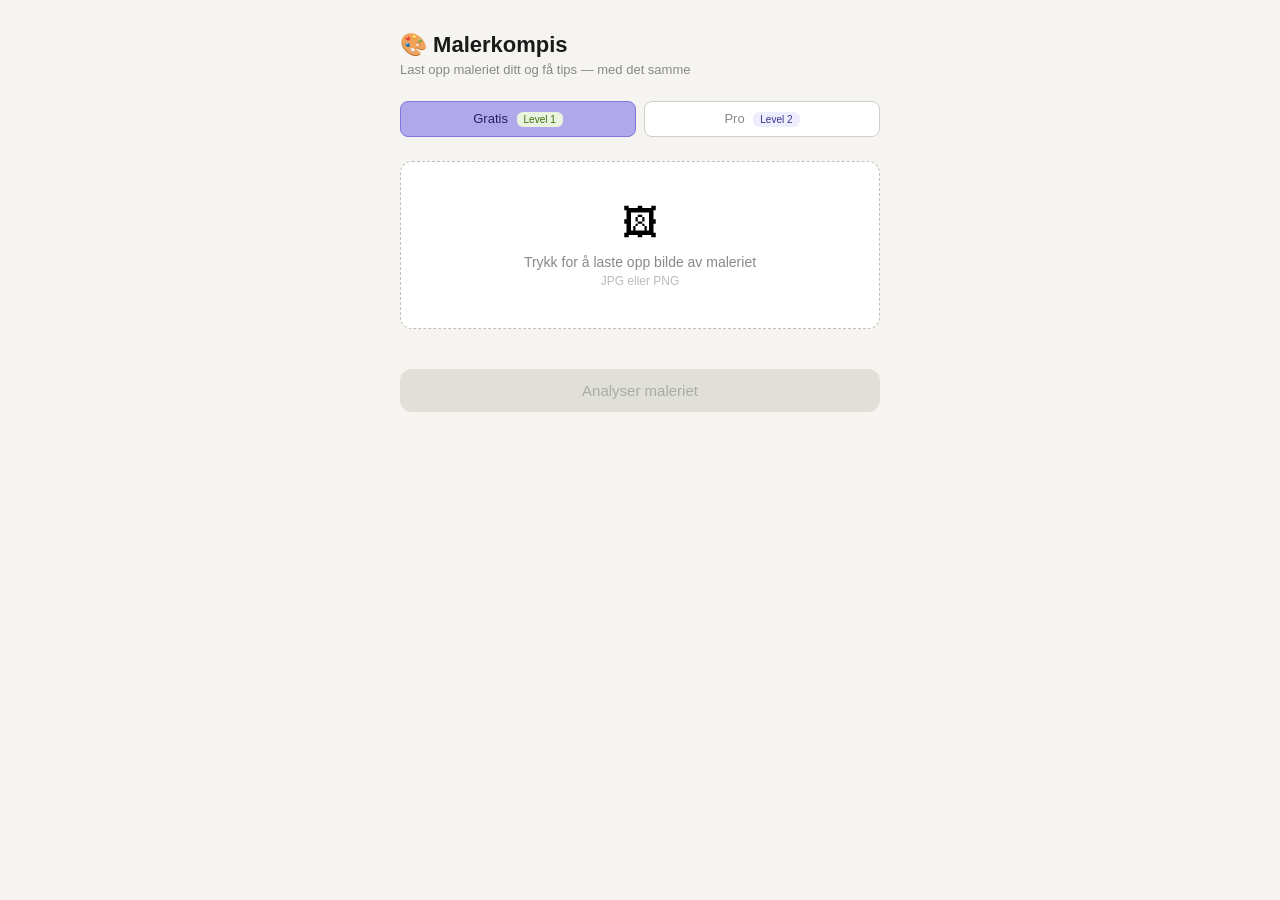
==== index.html @ ec403433 "Add files via upload" ====
<!DOCTYPE html>
<html lang="no">
<head>
<meta charset="UTF-8">
<meta name="viewport" content="width=device-width, initial-scale=1.0">
<title>Malerkompis</title>
<style>
  * { box-sizing: border-box; margin: 0; padding: 0; }
  body { font-family: -apple-system, BlinkMacSystemFont, 'Segoe UI', sans-serif; background: #f5f4f0; min-height: 100vh; padding: 2rem 1rem; }
  .app { max-width: 480px; margin: 0 auto; }
  .logo { font-size: 22px; font-weight: 600; color: #1a1a1a; margin-bottom: 4px; }
  .tagline { font-size: 13px; color: #888; margin-bottom: 1.5rem; }
  .level-bar { display: flex; gap: 8px; margin-bottom: 1.5rem; }
  .level-btn { flex: 1; padding: 9px 0; font-size: 13px; font-weight: 500; border-radius: 8px; border: 0.5px solid #d0cfc8; background: #fff; color: #888; cursor: pointer; }
  .level-btn.active { background: #AFA9EC; border-color: #7F77DD; color: #26215C; }
  .badge { display: inline-block; font-size: 10px; padding: 2px 7px; border-radius: 6px; margin-left: 5px; font-weight: 500; }
  .badge-free { background: #EAF3DE; color: #3B6D11; }
  .badge-pro { background: #EEEDFE; color: #3C3489; }
  .upload-area { border: 1.5px dashed #c0bfb8; border-radius: 12px; padding: 2.5rem 1rem; text-align: center; cursor: pointer; background: #fff; margin-bottom: 0.5rem; transition: border-color 0.15s; }
  .upload-area:hover { border-color: #7F77DD; }
  .upload-area.has-image { padding: 0; overflow: hidden; border-style: solid; border-color: #7F77DD; }
  #preview-img { width: 100%; max-height: 300px; object-fit: cover; border-radius: 11px; display: none; }
  #file-input { display: none; }
  .change-link { font-size: 12px; color: #534AB7; cursor: pointer; text-align: center; padding: 6px; display: none; }
  .info-bar { font-size: 11px; color: #aaa; text-align: center; padding: 4px 0; min-height: 20px; }
  .analyze-btn { width: 100%; padding: 13px; font-size: 15px; font-weight: 500; background: #7F77DD; color: white; border: none; border-radius: 12px; cursor: pointer; margin: 0.75rem 0 1.5rem; }
  .analyze-btn:hover:not(:disabled) { background: #534AB7; }
  .analyze-btn:disabled { background: #e0dfd8; color: #aaa; cursor: not-allowed; }
  .result-card { background: #fff; border: 0.5px solid #e0dfd8; border-radius: 12px; padding: 1.25rem; margin-bottom: 1rem; }
  .result-title { font-size: 11px; font-weight: 500; color: #aaa; margin-bottom: 10px; text-transform: uppercase; letter-spacing: 0.06em; }
  .tip-item { display: flex; gap: 10px; margin-bottom: 10px; align-items: flex-start; }
  .tip-dot { width: 8px; height: 8px; border-radius: 50%; background: #7F77DD; margin-top: 6px; flex-shrink: 0; }
  .tip-dot.pro { background: #534AB7; }
  .tip-text { font-size: 14px; color: #1a1a1a; line-height: 1.65; }
  .locked-card { background: #fafaf8; border: 0.5px solid #e0dfd8; border-radius: 12px; padding: 1.25rem; text-align: center; margin-bottom: 1rem; }
  .unlock-btn { padding: 8px 20px; background: #EEEDFE; color: #3C3489; border: 0.5px solid #AFA9EC; border-radius: 8px; font-size: 13px; font-weight: 500; cursor: pointer; margin-top: 10px; }
  .loading { text-align: center; padding: 2rem; }
  .spinner { width: 28px; height: 28px; border: 2px solid #e0dfd8; border-top-color: #7F77DD; border-radius: 50%; animation: spin 0.8s linear infinite; margin: 0 auto 12px; }
  @keyframes spin { to { transform: rotate(360deg); } }
  .error-card { background: #FCEBEB; border: 0.5px solid #F09595; border-radius: 12px; padding: 1rem 1.25rem; font-size: 13px; color: #791F1F; margin-bottom: 1rem; line-height: 1.6; }
</style>
</head>
<body>
<div class="app">
  <div class="logo">🎨 Malerkompis</div>
  <div class="tagline">Last opp maleriet ditt og få tips — med det samme</div>
  <div class="level-bar">
    <button class="level-btn active" id="btn-free" onclick="setLevel('free')">Gratis <span class="badge badge-free">Level 1</span></button>
    <button class="level-btn" id="btn-pro" onclick="setLevel('pro')">Pro <span class="badge badge-pro">Level 2</span></button>
  </div>
  <div class="upload-area" id="upload-area" onclick="document.getElementById('file-input').click()">
    <div id="upload-placeholder">
      <div style="font-size:36px;margin-bottom:10px">🖼</div>
      <div style="font-size:14px;color:#888">Trykk for å laste opp bilde av maleriet</div>
      <div style="font-size:12px;color:#bbb;margin-top:4px">JPG eller PNG</div>
    </div>
    <img id="preview-img" alt="Maleriet ditt" />
    <input type="file" id="file-input" accept="image/*" onchange="handleFile(event)" />
  </div>
  <div class="change-link" id="change-link" onclick="document.getElementById('file-input').click()">Bytt bilde</div>
  <div class="info-bar" id="info-bar"></div>
  <button class="analyze-btn" id="analyze-btn" onclick="analyze()" disabled>Analyser maleriet</button>
  <div id="result-area"></div>
</div>
<script>
let currentLevel = 'free', imageBase64 = null;
function setLevel(l) {
  currentLevel = l;
  document.getElementById('btn-free').classList.toggle('active', l==='free');
  document.getElementById('btn-pro').classList.toggle('active', l==='pro');
}
function compressImage(file, cb) {
  const MAX=1024, Q=0.82, url=URL.createObjectURL(file), img=new Image();
  img.onload = () => {
    URL.revokeObjectURL(url);
    let w=img.width, h=img.height;
    if(w>MAX||h>MAX){ if(w>h){h=Math.round(h*MAX/w);w=MAX;}else{w=Math.round(w*MAX/h);h=MAX;} }
    const c=document.createElement('canvas'); c.width=w; c.height=h;
    c.getContext('2d').drawImage(img,0,0,w,h);
    const d=c.toDataURL('image/jpeg',Q);
    cb(d.split(',')[1], Math.round(d.length*0.75/1024), w, h);
  };
  img.onerror=()=>{URL.revokeObjectURL(url);cb(null);};
  img.src=url;
}
function handleFile(e) {
  const file=e.target.files[0]; if(!file) return;
  document.getElementById('info-bar').textContent='Komprimerer...';
  compressImage(file,(b64,kb,w,h)=>{
    if(!b64){document.getElementById('result-area').innerHTML='<div class="error-card">Kunne ikke lese bildet.</div>';return;}
    imageBase64=b64;
    document.getElementById('info-bar').textContent=w+'×'+h+'px · '+kb+' KB';
    const img=document.getElementById('preview-img');
    img.src='data:image/jpeg;base64,'+b64; img.style.display='block';
    document.getElementById('upload-placeholder').style.display='none';
    document.getElementById('upload-area').classList.add('has-image');
    document.getElementById('change-link').style.display='block';
    document.getElementById('analyze-btn').disabled=false;
  });
}
async function analyze() {
  if(!imageBase64) return;
  const btn=document.getElementById('analyze-btn'); btn.disabled=true;
  const area=document.getElementById('result-area');
  area.innerHTML='<div class="loading"><div class="spinner"></div><div style="font-size:13px;color:#888">Analyserer maleriet ditt...</div></div>';
  try {
    const resp=await fetch('/analyze',{method:'POST',headers:{'Content-Type':'application/json'},body:JSON.stringify({image:imageBase64,level:currentLevel})});
    if(!resp.ok){const t=await resp.text();throw new Error('Feil '+resp.status+': '+t.slice(0,120));}
    const data=await resp.json();
    if(data.error) throw new Error(data.error);
    renderResult(data);
  } catch(err){area.innerHTML='<div class="error-card">'+err.message+'</div>';}
  btn.disabled=false;
}
function renderResult(d) {
  let html='<div class="result-card"><div class="result-title">Stemning <span style="font-size:12px;color:#534AB7;background:#EEEDFE;padding:2px 8px;border-radius:6px;margin-left:4px;font-weight:400">'+(d.mood||'')+'</span></div><div class="result-title" style="margin-top:12px">Tips til deg</div>';
  (d.tips||[]).forEach(t=>{html+='<div class="tip-item"><div class="tip-dot"></div><div class="tip-text">'+t+'</div></div>';});
  html+='</div><div class="result-card"><div class="result-title">Neste steg</div><div class="tip-text">'+(d.next_step||'')+'</div></div>';
  if(currentLevel==='pro'&&d.pro_tips){
    html+='<div class="result-card"><div class="result-title">Pro-tips <span class="badge badge-pro">Level 2</span></div>';
    d.pro_tips.forEach(t=>{html+='<div class="tip-item"><div class="tip-dot pro"></div><div class="tip-text">'+t+'</div></div>';});
    if(d.session_plan) html+='<div style="margin-top:12px;padding-top:12px;border-top:0.5px solid #e0dfd8"><div class="result-title">Plan for neste økt</div><div class="tip-text">'+d.session_plan+'</div></div>';
    html+='</div>';
  } else if(currentLevel==='free'){
    html+='<div class="locked-card"><div style="font-size:24px;margin-bottom:8px">🔒</div><div style="font-size:14px;font-weight:500;color:#1a1a1a;margin-bottom:6px">Pro-tips er låst</div><div style="font-size:13px;color:#888">Oppgrader til Level 2 for avanserte mixed media-teknikker og en personlig øktplan.</div><button class="unlock-btn" onclick="setLevel(\'pro\')">Prøv Pro ↗</button></div>';
  }
  document.getElementById('result-area').innerHTML=html;
}
</script>
</body>
</html>
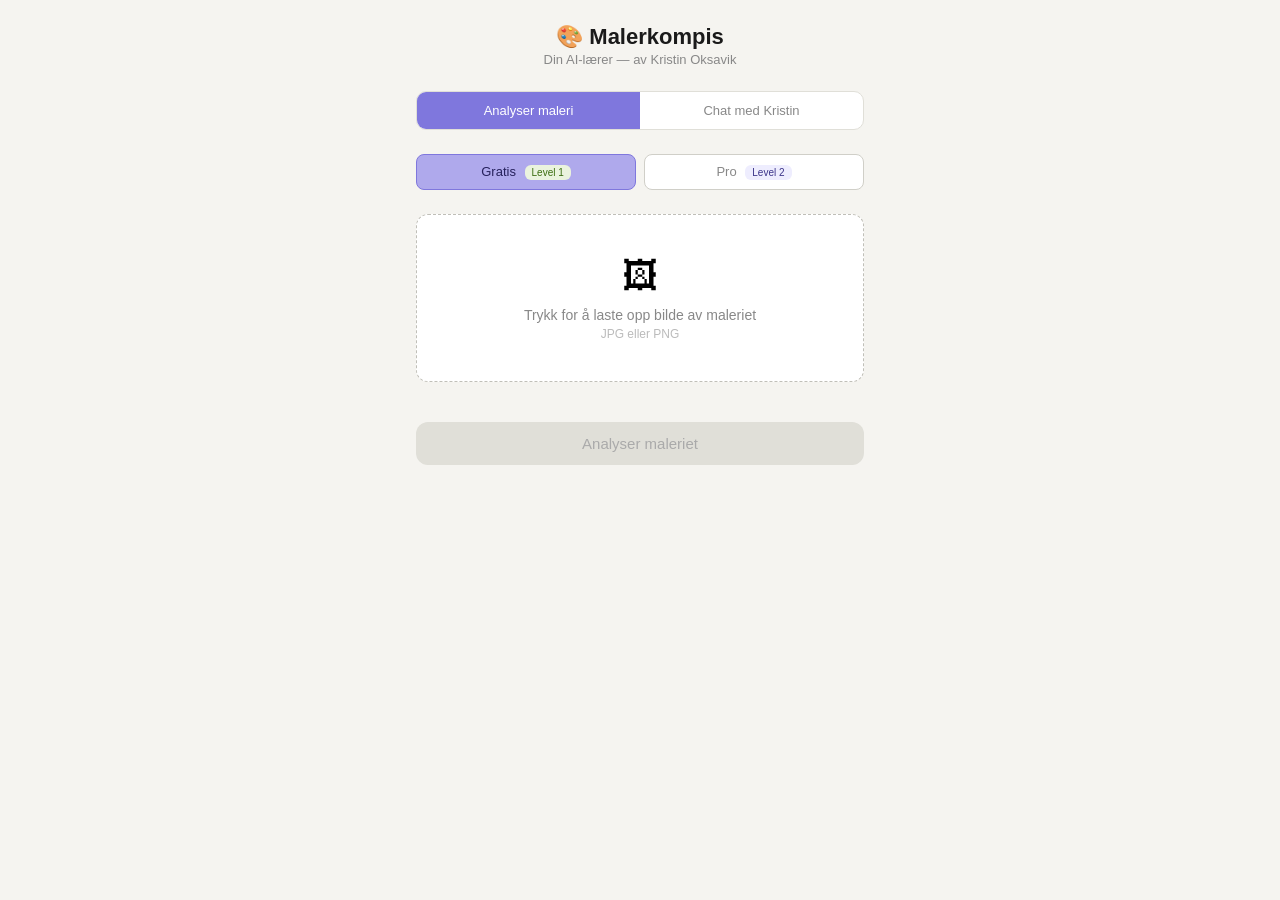
==== commit 71b7b77e: "Update index.html 3 spørsmål" ====
--- a/index.html
+++ b/index.html
@@ -3,19 +3,27 @@
 <head>
 <meta charset="UTF-8">
 <meta name="viewport" content="width=device-width, initial-scale=1.0">
-<title>Malerkompis</title>
+<title>Malerkompis – Kristin Oksavik</title>
 <style>
   * { box-sizing: border-box; margin: 0; padding: 0; }
-  body { font-family: -apple-system, BlinkMacSystemFont, 'Segoe UI', sans-serif; background: #f5f4f0; min-height: 100vh; padding: 2rem 1rem; }
-  .app { max-width: 480px; margin: 0 auto; }
-  .logo { font-size: 22px; font-weight: 600; color: #1a1a1a; margin-bottom: 4px; }
-  .tagline { font-size: 13px; color: #888; margin-bottom: 1.5rem; }
+  body { font-family: -apple-system, BlinkMacSystemFont, 'Segoe UI', sans-serif; background: #f5f4f0; min-height: 100vh; }
+  .app { max-width: 480px; margin: 0 auto; padding: 1.5rem 1rem 4rem; }
+  .header { text-align: center; margin-bottom: 1.5rem; }
+  .logo { font-size: 22px; font-weight: 600; color: #1a1a1a; }
+  .tagline { font-size: 13px; color: #888; margin-top: 2px; }
+
+  .tabs { display: flex; gap: 0; margin-bottom: 1.5rem; background: #fff; border-radius: 10px; border: 0.5px solid #e0dfd8; overflow: hidden; }
+  .tab { flex: 1; padding: 11px 0; font-size: 13px; font-weight: 500; color: #888; cursor: pointer; text-align: center; border: none; background: none; transition: all 0.15s; }
+  .tab.active { background: #7F77DD; color: white; }
+
   .level-bar { display: flex; gap: 8px; margin-bottom: 1.5rem; }
   .level-btn { flex: 1; padding: 9px 0; font-size: 13px; font-weight: 500; border-radius: 8px; border: 0.5px solid #d0cfc8; background: #fff; color: #888; cursor: pointer; }
   .level-btn.active { background: #AFA9EC; border-color: #7F77DD; color: #26215C; }
   .badge { display: inline-block; font-size: 10px; padding: 2px 7px; border-radius: 6px; margin-left: 5px; font-weight: 500; }
   .badge-free { background: #EAF3DE; color: #3B6D11; }
   .badge-pro { background: #EEEDFE; color: #3C3489; }
+
+  /* ANALYSE TAB */
   .upload-area { border: 1.5px dashed #c0bfb8; border-radius: 12px; padding: 2.5rem 1rem; text-align: center; cursor: pointer; background: #fff; margin-bottom: 0.5rem; transition: border-color 0.15s; }
   .upload-area:hover { border-color: #7F77DD; }
   .upload-area.has-image { padding: 0; overflow: hidden; border-style: solid; border-color: #7F77DD; }
@@ -26,6 +34,24 @@
   .analyze-btn { width: 100%; padding: 13px; font-size: 15px; font-weight: 500; background: #7F77DD; color: white; border: none; border-radius: 12px; cursor: pointer; margin: 0.75rem 0 1.5rem; }
   .analyze-btn:hover:not(:disabled) { background: #534AB7; }
   .analyze-btn:disabled { background: #e0dfd8; color: #aaa; cursor: not-allowed; }
+
+  /* CHAT TAB */
+  .chat-wrap { display: flex; flex-direction: column; height: 460px; background: #fff; border-radius: 12px; border: 0.5px solid #e0dfd8; overflow: hidden; margin-bottom: 1rem; }
+  .chat-messages { flex: 1; overflow-y: auto; padding: 1rem; display: flex; flex-direction: column; gap: 10px; }
+  .msg { max-width: 85%; padding: 10px 14px; border-radius: 12px; font-size: 14px; line-height: 1.6; }
+  .msg.kristin { background: #EEEDFE; color: #26215C; align-self: flex-start; border-bottom-left-radius: 4px; }
+  .msg.user { background: #7F77DD; color: white; align-self: flex-end; border-bottom-right-radius: 4px; }
+  .msg.system { background: #f5f4f0; color: #888; align-self: center; font-size: 12px; text-align: center; border-radius: 8px; }
+  .chat-input-row { display: flex; gap: 8px; padding: 12px; border-top: 0.5px solid #e0dfd8; }
+  .chat-input { flex: 1; padding: 10px 14px; font-size: 14px; border: 0.5px solid #d0cfc8; border-radius: 20px; background: #fafaf8; color: #1a1a1a; outline: none; }
+  .chat-input:focus { border-color: #7F77DD; }
+  .send-btn { width: 40px; height: 40px; background: #7F77DD; border: none; border-radius: 50%; cursor: pointer; color: white; font-size: 16px; flex-shrink: 0; }
+  .send-btn:hover { background: #534AB7; }
+  .send-btn:disabled { background: #e0dfd8; cursor: not-allowed; }
+  .questions-left { font-size: 12px; color: #aaa; text-align: center; padding: 4px 0; }
+  .questions-left.warning { color: #BA7517; }
+
+  /* SHARED */
   .result-card { background: #fff; border: 0.5px solid #e0dfd8; border-radius: 12px; padding: 1.25rem; margin-bottom: 1rem; }
   .result-title { font-size: 11px; font-weight: 500; color: #aaa; margin-bottom: 10px; text-transform: uppercase; letter-spacing: 0.06em; }
   .tip-item { display: flex; gap: 10px; margin-bottom: 10px; align-items: flex-start; }
@@ -33,98 +59,219 @@
   .tip-dot.pro { background: #534AB7; }
   .tip-text { font-size: 14px; color: #1a1a1a; line-height: 1.65; }
   .locked-card { background: #fafaf8; border: 0.5px solid #e0dfd8; border-radius: 12px; padding: 1.25rem; text-align: center; margin-bottom: 1rem; }
-  .unlock-btn { padding: 8px 20px; background: #EEEDFE; color: #3C3489; border: 0.5px solid #AFA9EC; border-radius: 8px; font-size: 13px; font-weight: 500; cursor: pointer; margin-top: 10px; }
+  .unlock-btn { padding: 9px 24px; background: #7F77DD; color: white; border: none; border-radius: 8px; font-size: 13px; font-weight: 500; cursor: pointer; margin-top: 10px; }
+  .unlock-btn:hover { background: #534AB7; }
   .loading { text-align: center; padding: 2rem; }
-  .spinner { width: 28px; height: 28px; border: 2px solid #e0dfd8; border-top-color: #7F77DD; border-radius: 50%; animation: spin 0.8s linear infinite; margin: 0 auto 12px; }
+  .spinner { width: 24px; height: 24px; border: 2px solid #e0dfd8; border-top-color: #7F77DD; border-radius: 50%; animation: spin 0.8s linear infinite; margin: 0 auto 10px; }
   @keyframes spin { to { transform: rotate(360deg); } }
-  .error-card { background: #FCEBEB; border: 0.5px solid #F09595; border-radius: 12px; padding: 1rem 1.25rem; font-size: 13px; color: #791F1F; margin-bottom: 1rem; line-height: 1.6; }
+  .error-card { background: #FCEBEB; border: 0.5px solid #F09595; border-radius: 12px; padding: 1rem 1.25rem; font-size: 13px; color: #791F1F; margin-bottom: 1rem; }
+
+  .section { display: none; }
+  .section.active { display: block; }
 </style>
 </head>
 <body>
 <div class="app">
-  <div class="logo">🎨 Malerkompis</div>
-  <div class="tagline">Last opp maleriet ditt og få tips — med det samme</div>
+  <div class="header">
+    <div class="logo">🎨 Malerkompis</div>
+    <div class="tagline">Din AI-lærer — av Kristin Oksavik</div>
+  </div>
+
+  <div class="tabs">
+    <button class="tab active" onclick="switchTab('analyse')">Analyser maleri</button>
+    <button class="tab" onclick="switchTab('chat')">Chat med Kristin</button>
+  </div>
+
   <div class="level-bar">
     <button class="level-btn active" id="btn-free" onclick="setLevel('free')">Gratis <span class="badge badge-free">Level 1</span></button>
     <button class="level-btn" id="btn-pro" onclick="setLevel('pro')">Pro <span class="badge badge-pro">Level 2</span></button>
   </div>
-  <div class="upload-area" id="upload-area" onclick="document.getElementById('file-input').click()">
-    <div id="upload-placeholder">
-      <div style="font-size:36px;margin-bottom:10px">🖼</div>
-      <div style="font-size:14px;color:#888">Trykk for å laste opp bilde av maleriet</div>
-      <div style="font-size:12px;color:#bbb;margin-top:4px">JPG eller PNG</div>
+
+  <!-- ANALYSE -->
+  <div id="tab-analyse" class="section active">
+    <div class="upload-area" id="upload-area" onclick="document.getElementById('file-input').click()">
+      <div id="upload-placeholder">
+        <div style="font-size:36px;margin-bottom:10px">🖼</div>
+        <div style="font-size:14px;color:#888">Trykk for å laste opp bilde av maleriet</div>
+        <div style="font-size:12px;color:#bbb;margin-top:4px">JPG eller PNG</div>
+      </div>
+      <img id="preview-img" alt="Maleriet ditt" />
+      <input type="file" id="file-input" accept="image/*" onchange="handleFile(event)" />
     </div>
-    <img id="preview-img" alt="Maleriet ditt" />
-    <input type="file" id="file-input" accept="image/*" onchange="handleFile(event)" />
-  </div>
-  <div class="change-link" id="change-link" onclick="document.getElementById('file-input').click()">Bytt bilde</div>
-  <div class="info-bar" id="info-bar"></div>
-  <button class="analyze-btn" id="analyze-btn" onclick="analyze()" disabled>Analyser maleriet</button>
-  <div id="result-area"></div>
+    <div class="change-link" id="change-link" onclick="document.getElementById('file-input').click()">Bytt bilde</div>
+    <div class="info-bar" id="info-bar"></div>
+    <button class="analyze-btn" id="analyze-btn" onclick="analyze()" disabled>Analyser maleriet</button>
+    <div id="result-area"></div>
+  </div>
+
+  <!-- CHAT -->
+  <div id="tab-chat" class="section">
+    <div class="chat-wrap">
+      <div class="chat-messages" id="chat-messages">
+        <div class="msg kristin">Hei! Jeg er her for å hjelpe deg videre med maleriet ditt 🎨 Spør meg om farger, teknikker, produkter — eller fortell meg hva du står fast på!</div>
+      </div>
+      <div class="chat-input-row">
+        <input type="text" class="chat-input" id="chat-input" placeholder="Still et spørsmål..." onkeydown="if(event.key==='Enter')sendChat()" />
+        <button class="send-btn" id="send-btn" onclick="sendChat()">↑</button>
+      </div>
+    </div>
+    <div class="questions-left" id="questions-left">5 gratis spørsmål igjen</div>
+    <div id="chat-locked" style="display:none">
+      <div class="locked-card">
+        <div style="font-size:24px;margin-bottom:8px">🔒</div>
+        <div style="font-size:14px;font-weight:500;color:#1a1a1a;margin-bottom:6px">Du har brukt dine 5 gratis spørsmål</div>
+        <div style="font-size:13px;color:#888;margin-bottom:4px">Oppgrader til Level 2 for ubegrenset chat med Kristin — farger, teknikker, produkter og personlige råd.</div>
+        <button class="unlock-btn" onclick="setLevel('pro')">Oppgrader til Pro ↗</button>
+      </div>
+    </div>
+  </div>
 </div>
+
 <script>
-let currentLevel = 'free', imageBase64 = null;
+let currentLevel = 'free';
+let imageBase64 = null;
+let freeQuestionsLeft = parseInt(localStorage.getItem('freeQ') || '5');
+let chatHistory = [];
+
+window.onload = () => { updateQuestionsUI(); };
+
+function switchTab(tab) {
+  document.getElementById('tab-analyse').classList.toggle('active', tab === 'analyse');
+  document.getElementById('tab-chat').classList.toggle('active', tab === 'chat');
+  document.querySelectorAll('.tab').forEach((t, i) => t.classList.toggle('active', (i === 0 && tab === 'analyse') || (i === 1 && tab === 'chat')));
+}
+
 function setLevel(l) {
   currentLevel = l;
-  document.getElementById('btn-free').classList.toggle('active', l==='free');
-  document.getElementById('btn-pro').classList.toggle('active', l==='pro');
-}
+  document.getElementById('btn-free').classList.toggle('active', l === 'free');
+  document.getElementById('btn-pro').classList.toggle('active', l === 'pro');
+  if (l === 'pro') updateQuestionsUI();
+}
+
+function updateQuestionsUI() {
+  const ql = document.getElementById('questions-left');
+  const cl = document.getElementById('chat-locked');
+  const ci = document.getElementById('chat-input');
+  const sb = document.getElementById('send-btn');
+  if (currentLevel === 'pro') {
+    ql.textContent = 'Ubegrenset chat — Pro';
+    ql.className = 'questions-left';
+    cl.style.display = 'none';
+    ci.disabled = false; sb.disabled = false;
+  } else if (freeQuestionsLeft <= 0) {
+    ql.textContent = '';
+    cl.style.display = 'block';
+    ci.disabled = true; sb.disabled = true;
+  } else {
+    ql.textContent = freeQuestionsLeft + ' gratis spørsmål igjen';
+    ql.className = 'questions-left' + (freeQuestionsLeft === 1 ? ' warning' : '');
+    cl.style.display = 'none';
+    ci.disabled = false; sb.disabled = false;
+  }
+}
+
 function compressImage(file, cb) {
-  const MAX=1024, Q=0.82, url=URL.createObjectURL(file), img=new Image();
+  const MAX = 1024, Q = 0.82, url = URL.createObjectURL(file), img = new Image();
   img.onload = () => {
     URL.revokeObjectURL(url);
-    let w=img.width, h=img.height;
-    if(w>MAX||h>MAX){ if(w>h){h=Math.round(h*MAX/w);w=MAX;}else{w=Math.round(w*MAX/h);h=MAX;} }
-    const c=document.createElement('canvas'); c.width=w; c.height=h;
-    c.getContext('2d').drawImage(img,0,0,w,h);
-    const d=c.toDataURL('image/jpeg',Q);
-    cb(d.split(',')[1], Math.round(d.length*0.75/1024), w, h);
+    let w = img.width, h = img.height;
+    if (w > MAX || h > MAX) { if (w > h) { h = Math.round(h * MAX / w); w = MAX; } else { w = Math.round(w * MAX / h); h = MAX; } }
+    const c = document.createElement('canvas'); c.width = w; c.height = h;
+    c.getContext('2d').drawImage(img, 0, 0, w, h);
+    const d = c.toDataURL('image/jpeg', Q);
+    cb(d.split(',')[1], Math.round(d.length * 0.75 / 1024), w, h);
   };
-  img.onerror=()=>{URL.revokeObjectURL(url);cb(null);};
-  img.src=url;
-}
+  img.onerror = () => { URL.revokeObjectURL(url); cb(null); };
+  img.src = url;
+}
+
 function handleFile(e) {
-  const file=e.target.files[0]; if(!file) return;
-  document.getElementById('info-bar').textContent='Komprimerer...';
-  compressImage(file,(b64,kb,w,h)=>{
-    if(!b64){document.getElementById('result-area').innerHTML='<div class="error-card">Kunne ikke lese bildet.</div>';return;}
-    imageBase64=b64;
-    document.getElementById('info-bar').textContent=w+'×'+h+'px · '+kb+' KB';
-    const img=document.getElementById('preview-img');
-    img.src='data:image/jpeg;base64,'+b64; img.style.display='block';
-    document.getElementById('upload-placeholder').style.display='none';
+  const file = e.target.files[0]; if (!file) return;
+  document.getElementById('info-bar').textContent = 'Komprimerer...';
+  compressImage(file, (b64, kb, w, h) => {
+    if (!b64) { document.getElementById('result-area').innerHTML = '<div class="error-card">Kunne ikke lese bildet.</div>'; return; }
+    imageBase64 = b64;
+    document.getElementById('info-bar').textContent = w + '×' + h + 'px · ' + kb + ' KB';
+    const img = document.getElementById('preview-img');
+    img.src = 'data:image/jpeg;base64,' + b64; img.style.display = 'block';
+    document.getElementById('upload-placeholder').style.display = 'none';
     document.getElementById('upload-area').classList.add('has-image');
-    document.getElementById('change-link').style.display='block';
-    document.getElementById('analyze-btn').disabled=false;
+    document.getElementById('change-link').style.display = 'block';
+    document.getElementById('analyze-btn').disabled = false;
   });
 }
+
 async function analyze() {
-  if(!imageBase64) return;
-  const btn=document.getElementById('analyze-btn'); btn.disabled=true;
-  const area=document.getElementById('result-area');
-  area.innerHTML='<div class="loading"><div class="spinner"></div><div style="font-size:13px;color:#888">Analyserer maleriet ditt...</div></div>';
+  if (!imageBase64) return;
+  const btn = document.getElementById('analyze-btn'); btn.disabled = true;
+  const area = document.getElementById('result-area');
+  area.innerHTML = '<div class="loading"><div class="spinner"></div><div style="font-size:13px;color:#888">Kristin ser på maleriet ditt...</div></div>';
   try {
-    const resp=await fetch('/analyze',{method:'POST',headers:{'Content-Type':'application/json'},body:JSON.stringify({image:imageBase64,level:currentLevel})});
-    if(!resp.ok){const t=await resp.text();throw new Error('Feil '+resp.status+': '+t.slice(0,120));}
-    const data=await resp.json();
-    if(data.error) throw new Error(data.error);
+    const resp = await fetch('/analyze', { method: 'POST', headers: { 'Content-Type': 'application/json' }, body: JSON.stringify({ image: imageBase64, level: currentLevel }) });
+    if (!resp.ok) throw new Error('Feil ' + resp.status);
+    const data = await resp.json();
+    if (data.error) throw new Error(data.error);
     renderResult(data);
-  } catch(err){area.innerHTML='<div class="error-card">'+err.message+'</div>';}
-  btn.disabled=false;
-}
+  } catch (err) { area.innerHTML = '<div class="error-card">' + err.message + '</div>'; }
+  btn.disabled = false;
+}
+
+async function sendChat() {
+  if (currentLevel !== 'pro' && freeQuestionsLeft <= 0) return;
+  const input = document.getElementById('chat-input');
+  const text = input.value.trim(); if (!text) return;
+  input.value = '';
+  document.getElementById('send-btn').disabled = true;
+
+  addMsg(text, 'user');
+  chatHistory.push({ role: 'user', content: text });
+
+  if (currentLevel === 'free') {
+    freeQuestionsLeft--;
+    localStorage.setItem('freeQ', freeQuestionsLeft);
+    updateQuestionsUI();
+  }
+
+  const messages = document.getElementById('chat-messages');
+  const typing = document.createElement('div');
+  typing.className = 'msg kristin'; typing.id = 'typing'; typing.textContent = '...';
+  messages.appendChild(typing); messages.scrollTop = messages.scrollHeight;
+
+  try {
+    const resp = await fetch('/chat', { method: 'POST', headers: { 'Content-Type': 'application/json' }, body: JSON.stringify({ history: chatHistory, level: currentLevel }) });
+    const data = await resp.json();
+    typing.remove();
+    if (data.error) throw new Error(data.error);
+    addMsg(data.reply, 'kristin');
+    chatHistory.push({ role: 'assistant', content: data.reply });
+  } catch (err) {
+    typing.remove();
+    addMsg('Beklager, noe gikk galt. Prøv igjen!', 'kristin');
+  }
+  document.getElementById('send-btn').disabled = false;
+  updateQuestionsUI();
+}
+
+function addMsg(text, type) {
+  const messages = document.getElementById('chat-messages');
+  const div = document.createElement('div');
+  div.className = 'msg ' + type; div.textContent = text;
+  messages.appendChild(div); messages.scrollTop = messages.scrollHeight;
+}
+
 function renderResult(d) {
-  let html='<div class="result-card"><div class="result-title">Stemning <span style="font-size:12px;color:#534AB7;background:#EEEDFE;padding:2px 8px;border-radius:6px;margin-left:4px;font-weight:400">'+(d.mood||'')+'</span></div><div class="result-title" style="margin-top:12px">Tips til deg</div>';
-  (d.tips||[]).forEach(t=>{html+='<div class="tip-item"><div class="tip-dot"></div><div class="tip-text">'+t+'</div></div>';});
-  html+='</div><div class="result-card"><div class="result-title">Neste steg</div><div class="tip-text">'+(d.next_step||'')+'</div></div>';
-  if(currentLevel==='pro'&&d.pro_tips){
-    html+='<div class="result-card"><div class="result-title">Pro-tips <span class="badge badge-pro">Level 2</span></div>';
-    d.pro_tips.forEach(t=>{html+='<div class="tip-item"><div class="tip-dot pro"></div><div class="tip-text">'+t+'</div></div>';});
-    if(d.session_plan) html+='<div style="margin-top:12px;padding-top:12px;border-top:0.5px solid #e0dfd8"><div class="result-title">Plan for neste økt</div><div class="tip-text">'+d.session_plan+'</div></div>';
-    html+='</div>';
-  } else if(currentLevel==='free'){
-    html+='<div class="locked-card"><div style="font-size:24px;margin-bottom:8px">🔒</div><div style="font-size:14px;font-weight:500;color:#1a1a1a;margin-bottom:6px">Pro-tips er låst</div><div style="font-size:13px;color:#888">Oppgrader til Level 2 for avanserte mixed media-teknikker og en personlig øktplan.</div><button class="unlock-btn" onclick="setLevel(\'pro\')">Prøv Pro ↗</button></div>';
-  }
-  document.getElementById('result-area').innerHTML=html;
+  let html = '<div class="result-card"><div class="result-title">Stemning <span style="font-size:12px;color:#534AB7;background:#EEEDFE;padding:2px 8px;border-radius:6px;margin-left:4px;font-weight:400">' + (d.mood || '') + '</span></div><div class="result-title" style="margin-top:12px">Tips til deg</div>';
+  (d.tips || []).forEach(t => { html += '<div class="tip-item"><div class="tip-dot"></div><div class="tip-text">' + t + '</div></div>'; });
+  html += '</div><div class="result-card"><div class="result-title">Neste steg</div><div class="tip-text">' + (d.next_step || '') + '</div></div>';
+  if (currentLevel === 'pro' && d.pro_tips) {
+    html += '<div class="result-card"><div class="result-title">Pro-tips <span class="badge badge-pro">Level 2</span></div>';
+    d.pro_tips.forEach(t => { html += '<div class="tip-item"><div class="tip-dot pro"></div><div class="tip-text">' + t + '</div></div>'; });
+    if (d.session_plan) html += '<div style="margin-top:12px;padding-top:12px;border-top:0.5px solid #e0dfd8"><div class="result-title">Plan for neste økt</div><div class="tip-text">' + d.session_plan + '</div></div>';
+    html += '</div>';
+  } else if (currentLevel === 'free') {
+    html += '<div class="locked-card"><div style="font-size:24px;margin-bottom:8px">🔒</div><div style="font-size:14px;font-weight:500;color:#1a1a1a;margin-bottom:6px">Pro-tips er låst</div><div style="font-size:13px;color:#888">Oppgrader til Level 2 for avanserte mixed media-tips og en personlig øktplan.</div><button class="unlock-btn" onclick="setLevel(\'pro\')">Oppgrader til Pro ↗</button></div>';
+  }
+  document.getElementById('result-area').innerHTML = html;
 }
 </script>
 </body>
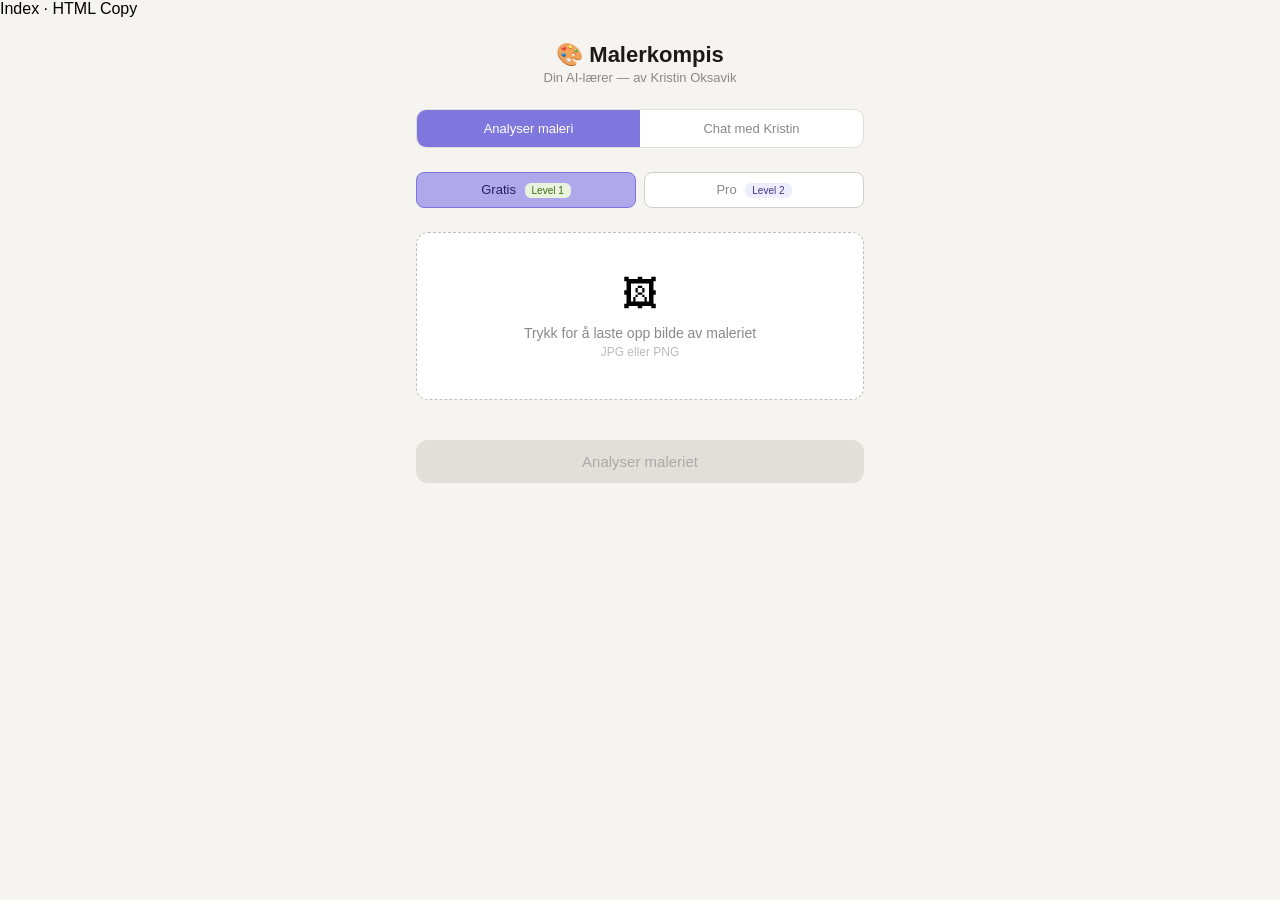
==== commit bca83860: "Update index.html nytt design" ====
--- a/index.html
+++ b/index.html
@@ -1,3 +1,6 @@
+Index · HTML
+Copy
+
 <!DOCTYPE html>
 <html lang="no">
 <head>
@@ -11,18 +14,18 @@
   .header { text-align: center; margin-bottom: 1.5rem; }
   .logo { font-size: 22px; font-weight: 600; color: #1a1a1a; }
   .tagline { font-size: 13px; color: #888; margin-top: 2px; }
-
+ 
   .tabs { display: flex; gap: 0; margin-bottom: 1.5rem; background: #fff; border-radius: 10px; border: 0.5px solid #e0dfd8; overflow: hidden; }
   .tab { flex: 1; padding: 11px 0; font-size: 13px; font-weight: 500; color: #888; cursor: pointer; text-align: center; border: none; background: none; transition: all 0.15s; }
   .tab.active { background: #7F77DD; color: white; }
-
+ 
   .level-bar { display: flex; gap: 8px; margin-bottom: 1.5rem; }
   .level-btn { flex: 1; padding: 9px 0; font-size: 13px; font-weight: 500; border-radius: 8px; border: 0.5px solid #d0cfc8; background: #fff; color: #888; cursor: pointer; }
   .level-btn.active { background: #AFA9EC; border-color: #7F77DD; color: #26215C; }
   .badge { display: inline-block; font-size: 10px; padding: 2px 7px; border-radius: 6px; margin-left: 5px; font-weight: 500; }
   .badge-free { background: #EAF3DE; color: #3B6D11; }
   .badge-pro { background: #EEEDFE; color: #3C3489; }
-
+ 
   /* ANALYSE TAB */
   .upload-area { border: 1.5px dashed #c0bfb8; border-radius: 12px; padding: 2.5rem 1rem; text-align: center; cursor: pointer; background: #fff; margin-bottom: 0.5rem; transition: border-color 0.15s; }
   .upload-area:hover { border-color: #7F77DD; }
@@ -34,7 +37,7 @@
   .analyze-btn { width: 100%; padding: 13px; font-size: 15px; font-weight: 500; background: #7F77DD; color: white; border: none; border-radius: 12px; cursor: pointer; margin: 0.75rem 0 1.5rem; }
   .analyze-btn:hover:not(:disabled) { background: #534AB7; }
   .analyze-btn:disabled { background: #e0dfd8; color: #aaa; cursor: not-allowed; }
-
+ 
   /* CHAT TAB */
   .chat-wrap { display: flex; flex-direction: column; height: 460px; background: #fff; border-radius: 12px; border: 0.5px solid #e0dfd8; overflow: hidden; margin-bottom: 1rem; }
   .chat-messages { flex: 1; overflow-y: auto; padding: 1rem; display: flex; flex-direction: column; gap: 10px; }
@@ -50,7 +53,7 @@
   .send-btn:disabled { background: #e0dfd8; cursor: not-allowed; }
   .questions-left { font-size: 12px; color: #aaa; text-align: center; padding: 4px 0; }
   .questions-left.warning { color: #BA7517; }
-
+ 
   /* SHARED */
   .result-card { background: #fff; border: 0.5px solid #e0dfd8; border-radius: 12px; padding: 1.25rem; margin-bottom: 1rem; }
   .result-title { font-size: 11px; font-weight: 500; color: #aaa; margin-bottom: 10px; text-transform: uppercase; letter-spacing: 0.06em; }
@@ -65,7 +68,7 @@
   .spinner { width: 24px; height: 24px; border: 2px solid #e0dfd8; border-top-color: #7F77DD; border-radius: 50%; animation: spin 0.8s linear infinite; margin: 0 auto 10px; }
   @keyframes spin { to { transform: rotate(360deg); } }
   .error-card { background: #FCEBEB; border: 0.5px solid #F09595; border-radius: 12px; padding: 1rem 1.25rem; font-size: 13px; color: #791F1F; margin-bottom: 1rem; }
-
+ 
   .section { display: none; }
   .section.active { display: block; }
 </style>
@@ -76,17 +79,17 @@
     <div class="logo">🎨 Malerkompis</div>
     <div class="tagline">Din AI-lærer — av Kristin Oksavik</div>
   </div>
-
+ 
   <div class="tabs">
     <button class="tab active" onclick="switchTab('analyse')">Analyser maleri</button>
     <button class="tab" onclick="switchTab('chat')">Chat med Kristin</button>
   </div>
-
+ 
   <div class="level-bar">
     <button class="level-btn active" id="btn-free" onclick="setLevel('free')">Gratis <span class="badge badge-free">Level 1</span></button>
     <button class="level-btn" id="btn-pro" onclick="setLevel('pro')">Pro <span class="badge badge-pro">Level 2</span></button>
   </div>
-
+ 
   <!-- ANALYSE -->
   <div id="tab-analyse" class="section active">
     <div class="upload-area" id="upload-area" onclick="document.getElementById('file-input').click()">
@@ -103,7 +106,7 @@
     <button class="analyze-btn" id="analyze-btn" onclick="analyze()" disabled>Analyser maleriet</button>
     <div id="result-area"></div>
   </div>
-
+ 
   <!-- CHAT -->
   <div id="tab-chat" class="section">
     <div class="chat-wrap">
@@ -115,39 +118,39 @@
         <button class="send-btn" id="send-btn" onclick="sendChat()">↑</button>
       </div>
     </div>
-    <div class="questions-left" id="questions-left">5 gratis spørsmål igjen</div>
+    <div class="questions-left" id="questions-left">3 gratis spørsmål igjen</div>
     <div id="chat-locked" style="display:none">
       <div class="locked-card">
         <div style="font-size:24px;margin-bottom:8px">🔒</div>
-        <div style="font-size:14px;font-weight:500;color:#1a1a1a;margin-bottom:6px">Du har brukt dine 5 gratis spørsmål</div>
+        <div style="font-size:14px;font-weight:500;color:#1a1a1a;margin-bottom:6px">Du har brukt dine 3 gratis spørsmål</div>
         <div style="font-size:13px;color:#888;margin-bottom:4px">Oppgrader til Level 2 for ubegrenset chat med Kristin — farger, teknikker, produkter og personlige råd.</div>
         <button class="unlock-btn" onclick="setLevel('pro')">Oppgrader til Pro ↗</button>
       </div>
     </div>
   </div>
 </div>
-
+ 
 <script>
 let currentLevel = 'free';
 let imageBase64 = null;
-let freeQuestionsLeft = parseInt(localStorage.getItem('freeQ') || '5');
+let freeQuestionsLeft = parseInt(localStorage.getItem('freeQ') || '3');
 let chatHistory = [];
-
+ 
 window.onload = () => { updateQuestionsUI(); };
-
+ 
 function switchTab(tab) {
   document.getElementById('tab-analyse').classList.toggle('active', tab === 'analyse');
   document.getElementById('tab-chat').classList.toggle('active', tab === 'chat');
   document.querySelectorAll('.tab').forEach((t, i) => t.classList.toggle('active', (i === 0 && tab === 'analyse') || (i === 1 && tab === 'chat')));
 }
-
+ 
 function setLevel(l) {
   currentLevel = l;
   document.getElementById('btn-free').classList.toggle('active', l === 'free');
   document.getElementById('btn-pro').classList.toggle('active', l === 'pro');
   if (l === 'pro') updateQuestionsUI();
 }
-
+ 
 function updateQuestionsUI() {
   const ql = document.getElementById('questions-left');
   const cl = document.getElementById('chat-locked');
@@ -169,7 +172,7 @@
     ci.disabled = false; sb.disabled = false;
   }
 }
-
+ 
 function compressImage(file, cb) {
   const MAX = 1024, Q = 0.82, url = URL.createObjectURL(file), img = new Image();
   img.onload = () => {
@@ -184,7 +187,7 @@
   img.onerror = () => { URL.revokeObjectURL(url); cb(null); };
   img.src = url;
 }
-
+ 
 function handleFile(e) {
   const file = e.target.files[0]; if (!file) return;
   document.getElementById('info-bar').textContent = 'Komprimerer...';
@@ -200,7 +203,7 @@
     document.getElementById('analyze-btn').disabled = false;
   });
 }
-
+ 
 async function analyze() {
   if (!imageBase64) return;
   const btn = document.getElementById('analyze-btn'); btn.disabled = true;
@@ -215,28 +218,28 @@
   } catch (err) { area.innerHTML = '<div class="error-card">' + err.message + '</div>'; }
   btn.disabled = false;
 }
-
+ 
 async function sendChat() {
   if (currentLevel !== 'pro' && freeQuestionsLeft <= 0) return;
   const input = document.getElementById('chat-input');
   const text = input.value.trim(); if (!text) return;
   input.value = '';
   document.getElementById('send-btn').disabled = true;
-
+ 
   addMsg(text, 'user');
   chatHistory.push({ role: 'user', content: text });
-
+ 
   if (currentLevel === 'free') {
     freeQuestionsLeft--;
     localStorage.setItem('freeQ', freeQuestionsLeft);
     updateQuestionsUI();
   }
-
+ 
   const messages = document.getElementById('chat-messages');
   const typing = document.createElement('div');
   typing.className = 'msg kristin'; typing.id = 'typing'; typing.textContent = '...';
   messages.appendChild(typing); messages.scrollTop = messages.scrollHeight;
-
+ 
   try {
     const resp = await fetch('/chat', { method: 'POST', headers: { 'Content-Type': 'application/json' }, body: JSON.stringify({ history: chatHistory, level: currentLevel }) });
     const data = await resp.json();
@@ -251,14 +254,14 @@
   document.getElementById('send-btn').disabled = false;
   updateQuestionsUI();
 }
-
+ 
 function addMsg(text, type) {
   const messages = document.getElementById('chat-messages');
   const div = document.createElement('div');
   div.className = 'msg ' + type; div.textContent = text;
   messages.appendChild(div); messages.scrollTop = messages.scrollHeight;
 }
-
+ 
 function renderResult(d) {
   let html = '<div class="result-card"><div class="result-title">Stemning <span style="font-size:12px;color:#534AB7;background:#EEEDFE;padding:2px 8px;border-radius:6px;margin-left:4px;font-weight:400">' + (d.mood || '') + '</span></div><div class="result-title" style="margin-top:12px">Tips til deg</div>';
   (d.tips || []).forEach(t => { html += '<div class="tip-item"><div class="tip-dot"></div><div class="tip-text">' + t + '</div></div>'; });
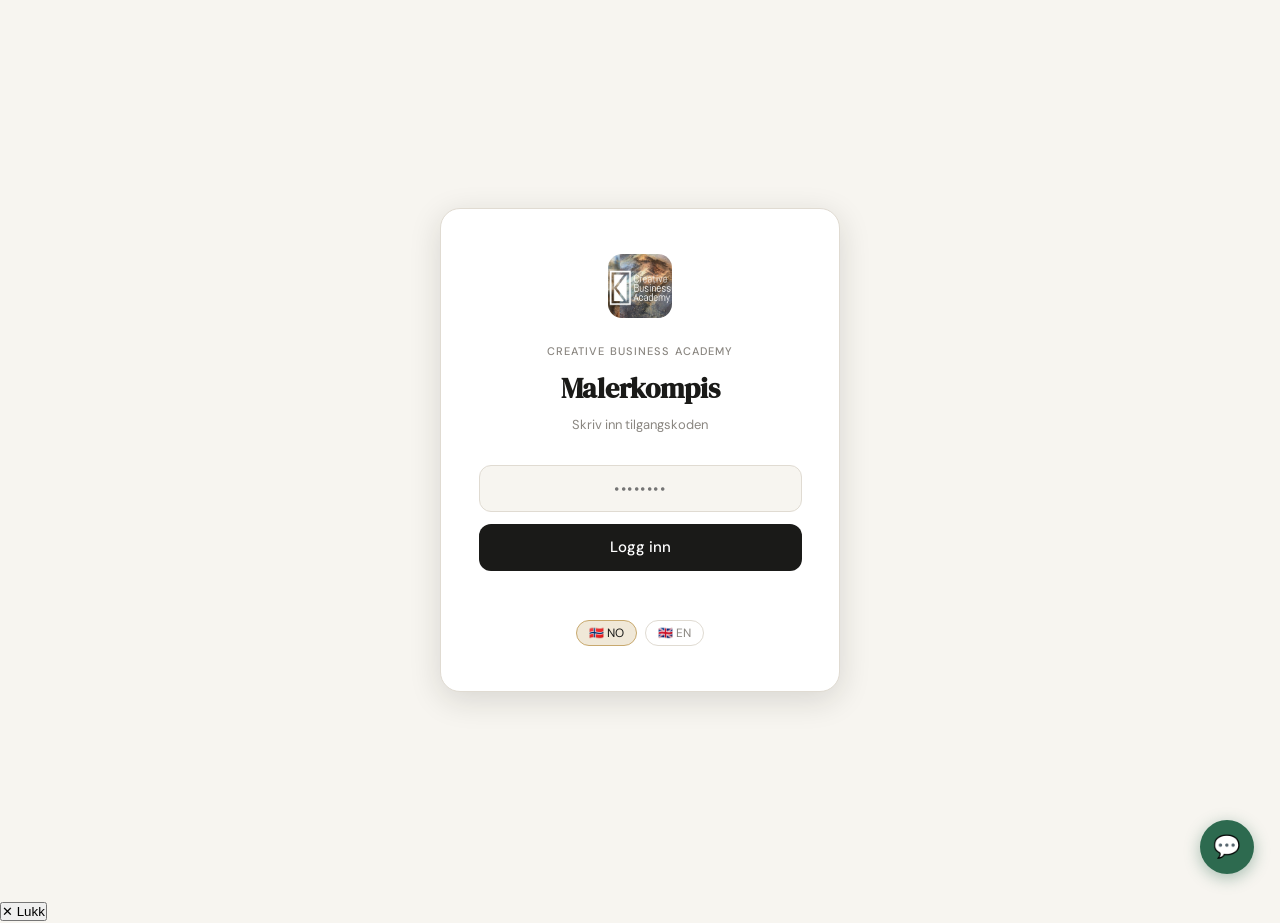
==== commit 65a06b0f: "Add files via upload" ====
--- a/index.html
+++ b/index.html
@@ -1,281 +1,5926 @@
-Index · HTML
-Copy
-
 <!DOCTYPE html>
 <html lang="no">
 <head>
 <meta charset="UTF-8">
 <meta name="viewport" content="width=device-width, initial-scale=1.0">
-<title>Malerkompis – Kristin Oksavik</title>
+<title>Malerkompis — CBA</title>
+<link rel="preconnect" href="https://fonts.googleapis.com">
+<link href="https://fonts.googleapis.com/css2?family=DM+Serif+Display&family=DM+Sans:wght@300;400;500&display=swap" rel="stylesheet">
 <style>
-  * { box-sizing: border-box; margin: 0; padding: 0; }
-  body { font-family: -apple-system, BlinkMacSystemFont, 'Segoe UI', sans-serif; background: #f5f4f0; min-height: 100vh; }
-  .app { max-width: 480px; margin: 0 auto; padding: 1.5rem 1rem 4rem; }
-  .header { text-align: center; margin-bottom: 1.5rem; }
-  .logo { font-size: 22px; font-weight: 600; color: #1a1a1a; }
-  .tagline { font-size: 13px; color: #888; margin-top: 2px; }
- 
-  .tabs { display: flex; gap: 0; margin-bottom: 1.5rem; background: #fff; border-radius: 10px; border: 0.5px solid #e0dfd8; overflow: hidden; }
-  .tab { flex: 1; padding: 11px 0; font-size: 13px; font-weight: 500; color: #888; cursor: pointer; text-align: center; border: none; background: none; transition: all 0.15s; }
-  .tab.active { background: #7F77DD; color: white; }
- 
-  .level-bar { display: flex; gap: 8px; margin-bottom: 1.5rem; }
-  .level-btn { flex: 1; padding: 9px 0; font-size: 13px; font-weight: 500; border-radius: 8px; border: 0.5px solid #d0cfc8; background: #fff; color: #888; cursor: pointer; }
-  .level-btn.active { background: #AFA9EC; border-color: #7F77DD; color: #26215C; }
-  .badge { display: inline-block; font-size: 10px; padding: 2px 7px; border-radius: 6px; margin-left: 5px; font-weight: 500; }
-  .badge-free { background: #EAF3DE; color: #3B6D11; }
-  .badge-pro { background: #EEEDFE; color: #3C3489; }
- 
-  /* ANALYSE TAB */
-  .upload-area { border: 1.5px dashed #c0bfb8; border-radius: 12px; padding: 2.5rem 1rem; text-align: center; cursor: pointer; background: #fff; margin-bottom: 0.5rem; transition: border-color 0.15s; }
-  .upload-area:hover { border-color: #7F77DD; }
-  .upload-area.has-image { padding: 0; overflow: hidden; border-style: solid; border-color: #7F77DD; }
-  #preview-img { width: 100%; max-height: 300px; object-fit: cover; border-radius: 11px; display: none; }
-  #file-input { display: none; }
-  .change-link { font-size: 12px; color: #534AB7; cursor: pointer; text-align: center; padding: 6px; display: none; }
-  .info-bar { font-size: 11px; color: #aaa; text-align: center; padding: 4px 0; min-height: 20px; }
-  .analyze-btn { width: 100%; padding: 13px; font-size: 15px; font-weight: 500; background: #7F77DD; color: white; border: none; border-radius: 12px; cursor: pointer; margin: 0.75rem 0 1.5rem; }
-  .analyze-btn:hover:not(:disabled) { background: #534AB7; }
-  .analyze-btn:disabled { background: #e0dfd8; color: #aaa; cursor: not-allowed; }
- 
-  /* CHAT TAB */
-  .chat-wrap { display: flex; flex-direction: column; height: 460px; background: #fff; border-radius: 12px; border: 0.5px solid #e0dfd8; overflow: hidden; margin-bottom: 1rem; }
-  .chat-messages { flex: 1; overflow-y: auto; padding: 1rem; display: flex; flex-direction: column; gap: 10px; }
-  .msg { max-width: 85%; padding: 10px 14px; border-radius: 12px; font-size: 14px; line-height: 1.6; }
-  .msg.kristin { background: #EEEDFE; color: #26215C; align-self: flex-start; border-bottom-left-radius: 4px; }
-  .msg.user { background: #7F77DD; color: white; align-self: flex-end; border-bottom-right-radius: 4px; }
-  .msg.system { background: #f5f4f0; color: #888; align-self: center; font-size: 12px; text-align: center; border-radius: 8px; }
-  .chat-input-row { display: flex; gap: 8px; padding: 12px; border-top: 0.5px solid #e0dfd8; }
-  .chat-input { flex: 1; padding: 10px 14px; font-size: 14px; border: 0.5px solid #d0cfc8; border-radius: 20px; background: #fafaf8; color: #1a1a1a; outline: none; }
-  .chat-input:focus { border-color: #7F77DD; }
-  .send-btn { width: 40px; height: 40px; background: #7F77DD; border: none; border-radius: 50%; cursor: pointer; color: white; font-size: 16px; flex-shrink: 0; }
-  .send-btn:hover { background: #534AB7; }
-  .send-btn:disabled { background: #e0dfd8; cursor: not-allowed; }
-  .questions-left { font-size: 12px; color: #aaa; text-align: center; padding: 4px 0; }
-  .questions-left.warning { color: #BA7517; }
- 
-  /* SHARED */
-  .result-card { background: #fff; border: 0.5px solid #e0dfd8; border-radius: 12px; padding: 1.25rem; margin-bottom: 1rem; }
-  .result-title { font-size: 11px; font-weight: 500; color: #aaa; margin-bottom: 10px; text-transform: uppercase; letter-spacing: 0.06em; }
-  .tip-item { display: flex; gap: 10px; margin-bottom: 10px; align-items: flex-start; }
-  .tip-dot { width: 8px; height: 8px; border-radius: 50%; background: #7F77DD; margin-top: 6px; flex-shrink: 0; }
-  .tip-dot.pro { background: #534AB7; }
-  .tip-text { font-size: 14px; color: #1a1a1a; line-height: 1.65; }
-  .locked-card { background: #fafaf8; border: 0.5px solid #e0dfd8; border-radius: 12px; padding: 1.25rem; text-align: center; margin-bottom: 1rem; }
-  .unlock-btn { padding: 9px 24px; background: #7F77DD; color: white; border: none; border-radius: 8px; font-size: 13px; font-weight: 500; cursor: pointer; margin-top: 10px; }
-  .unlock-btn:hover { background: #534AB7; }
-  .loading { text-align: center; padding: 2rem; }
-  .spinner { width: 24px; height: 24px; border: 2px solid #e0dfd8; border-top-color: #7F77DD; border-radius: 50%; animation: spin 0.8s linear infinite; margin: 0 auto 10px; }
-  @keyframes spin { to { transform: rotate(360deg); } }
-  .error-card { background: #FCEBEB; border: 0.5px solid #F09595; border-radius: 12px; padding: 1rem 1.25rem; font-size: 13px; color: #791F1F; margin-bottom: 1rem; }
- 
-  .section { display: none; }
-  .section.active { display: block; }
+/* ===== RESET & BASE ===== */
+*, *::before, *::after { box-sizing: border-box; margin: 0; padding: 0; }
+
+:root {
+  --ink: #1a1a18;
+  --paper: #f7f5f0;
+  --warm: #c8a96e;
+  --warm-pale: #f0e8d8;
+  --muted: #8a8680;
+  --border: #e0dbd2;
+  --white: #ffffff;
+  --green: #2d6a4f;
+  --green-dark: #1e4a36;
+  --shadow: 0 2px 12px rgba(26,26,24,0.08);
+  --shadow-lg: 0 8px 32px rgba(26,26,24,0.14);
+  --radius: 12px;
+  --font-display: 'DM Serif Display', Georgia, serif;
+  --font-body: 'DM Sans', system-ui, sans-serif;
+}
+
+html, body {
+  height: 100%;
+  font-family: var(--font-body);
+  background: var(--paper);
+  color: var(--ink);
+  font-size: 15px;
+  line-height: 1.5;
+}
+
+/* ===== LOGIN PAGE ===== */
+#login-page {
+  display: flex;
+  align-items: center;
+  justify-content: center;
+  min-height: 100vh;
+  padding: 2rem;
+  background: var(--paper);
+}
+
+.login-card {
+  background: var(--white);
+  border: 1px solid var(--border);
+  border-radius: 20px;
+  padding: 3rem 2.5rem;
+  width: 100%;
+  max-width: 400px;
+  box-shadow: var(--shadow-lg);
+  text-align: center;
+}
+
+.login-logo {
+  width: 64px;
+  height: 64px;
+  border-radius: 14px;
+  object-fit: cover;
+  margin-bottom: 1.25rem;
+}
+
+.login-brand {
+  font-size: 11px;
+  font-weight: 500;
+  color: var(--muted);
+  text-transform: uppercase;
+  letter-spacing: 0.1em;
+  margin-bottom: 0.5rem;
+}
+
+.login-title {
+  font-family: var(--font-display);
+  font-size: 28px;
+  color: var(--ink);
+  margin-bottom: 0.4rem;
+}
+
+.login-sub {
+  font-size: 13px;
+  color: var(--muted);
+  margin-bottom: 2rem;
+}
+
+.login-input {
+  width: 100%;
+  padding: 0.85rem 1rem;
+  border: 1.5px solid var(--border);
+  border-radius: var(--radius);
+  font-family: var(--font-body);
+  font-size: 15px;
+  background: var(--paper);
+  color: var(--ink);
+  outline: none;
+  transition: border-color 0.2s;
+  margin-bottom: 0.75rem;
+  text-align: center;
+  letter-spacing: 0.1em;
+}
+
+.login-input:focus { border-color: var(--warm); }
+
+.login-btn {
+  width: 100%;
+  padding: 0.9rem;
+  background: var(--ink);
+  color: var(--white);
+  border: none;
+  border-radius: var(--radius);
+  font-family: var(--font-body);
+  font-size: 15px;
+  font-weight: 500;
+  cursor: pointer;
+  transition: background 0.2s, transform 0.1s;
+}
+
+.login-btn:hover { background: var(--green); }
+.login-btn:active { transform: scale(0.98); }
+
+.login-error {
+  font-size: 13px;
+  color: #c0392b;
+  margin-top: 0.75rem;
+  min-height: 1.2em;
+}
+
+.login-lang {
+  display: flex;
+  justify-content: center;
+  gap: 8px;
+  margin-top: 1.5rem;
+}
+
+.login-lang button {
+  padding: 4px 12px;
+  border: 1px solid var(--border);
+  border-radius: 20px;
+  background: transparent;
+  font-family: var(--font-body);
+  font-size: 12px;
+  color: var(--muted);
+  cursor: pointer;
+}
+
+.login-lang button.active {
+  background: var(--warm-pale);
+  border-color: var(--warm);
+  color: var(--ink);
+}
+
+/* ===== MAIN APP ===== */
+#app-page { display: none; }
+
+/* ===== TOP HEADER ===== */
+#app-header {
+  position: sticky;
+  top: 0;
+  z-index: 50;
+  background: var(--white);
+  border-bottom: 1px solid var(--border);
+  padding: 0 1.5rem;
+  display: flex;
+  align-items: center;
+  gap: 1rem;
+  height: 56px;
+}
+
+.header-logo {
+  width: 32px;
+  height: 32px;
+  border-radius: 7px;
+  object-fit: cover;
+  flex-shrink: 0;
+}
+
+.header-title {
+  font-family: var(--font-display);
+  font-size: 18px;
+  color: var(--ink);
+  flex: 1;
+}
+
+.header-lang {
+  display: flex;
+  gap: 4px;
+}
+
+.header-lang button {
+  padding: 3px 10px;
+  border: 1px solid var(--border);
+  border-radius: 20px;
+  background: transparent;
+  font-family: var(--font-body);
+  font-size: 12px;
+  color: var(--muted);
+  cursor: pointer;
+  transition: all 0.15s;
+}
+
+.header-lang button.active {
+  background: var(--ink);
+  border-color: var(--ink);
+  color: var(--white);
+}
+
+.logout-link {
+  font-size: 12px;
+  color: var(--muted);
+  text-decoration: none;
+  padding: 4px 8px;
+  border-radius: 6px;
+  cursor: pointer;
+  transition: color 0.15s;
+}
+
+.logout-link:hover { color: var(--ink); }
+
+/* ===== TAB NAV ===== */
+#tab-nav {
+  background: var(--white);
+  border-bottom: 1px solid var(--border);
+  padding: 0 1.5rem;
+  display: flex;
+  gap: 0;
+  overflow-x: auto;
+  scrollbar-width: none;
+}
+
+#tab-nav::-webkit-scrollbar { display: none; }
+
+.main-tab {
+  flex-shrink: 0;
+  padding: 0 1.25rem;
+  height: 44px;
+  border: none;
+  background: transparent;
+  font-family: var(--font-body);
+  font-size: 13px;
+  font-weight: 400;
+  color: var(--muted);
+  cursor: pointer;
+  border-bottom: 2px solid transparent;
+  transition: all 0.15s;
+  white-space: nowrap;
+}
+
+.main-tab:hover { color: var(--ink); }
+
+.main-tab.active {
+  color: var(--ink);
+  font-weight: 500;
+  border-bottom-color: var(--warm);
+}
+
+/* ===== TAB PANELS ===== */
+#tab-content {
+  max-width: 760px;
+  margin: 0 auto;
+  padding: 0 0 6rem;
+}
+
+.tab-panel {
+  display: none;
+  padding: 1.5rem 1rem;
+}
+
+.tab-panel.active { display: block; }
+
+/* Hide internal lang-rows and CBA headers inside each app */
+.tab-panel .lang-row,
+.tab-panel .cba-header { display: none !important; }
+
+/* Fix internal .app padding since we removed outer wrapper */
+.tab-panel .app {
+  max-width: 100%;
+  padding: 0;
+}
+
+/* ===== CHAT BUBBLE ===== */
+#chat-toggle {
+  position: fixed;
+  bottom: 1.75rem;
+  right: 1.75rem;
+  width: 54px;
+  height: 54px;
+  border-radius: 50%;
+  border: none;
+  background: var(--green);
+  color: var(--white);
+  font-size: 22px;
+  cursor: pointer;
+  box-shadow: 0 4px 16px rgba(45,106,79,0.4);
+  z-index: 200;
+  transition: background 0.2s, transform 0.2s;
+  display: flex;
+  align-items: center;
+  justify-content: center;
+}
+
+#chat-toggle:hover { background: var(--green-dark); transform: scale(1.05); }
+
+#chat-panel {
+  position: fixed;
+  bottom: 5.5rem;
+  right: 1.75rem;
+  width: 340px;
+  height: 500px;
+  background: var(--white);
+  border: 1px solid var(--border);
+  border-radius: 20px;
+  box-shadow: var(--shadow-lg);
+  display: flex;
+  flex-direction: column;
+  z-index: 200;
+  overflow: hidden;
+  transition: opacity 0.2s, transform 0.2s;
+}
+
+#chat-panel.hidden {
+  display: none;
+}
+
+#chat-header {
+  display: flex;
+  align-items: center;
+  justify-content: space-between;
+  padding: 1rem 1.25rem;
+  background: var(--green);
+  color: var(--white);
+  flex-shrink: 0;
+}
+
+#chat-header span {
+  font-family: var(--font-display);
+  font-size: 16px;
+}
+
+#chat-header button {
+  background: transparent;
+  border: none;
+  color: rgba(255,255,255,0.8);
+  font-size: 18px;
+  cursor: pointer;
+  line-height: 1;
+  padding: 2px 6px;
+}
+
+#chat-messages {
+  flex: 1;
+  overflow-y: auto;
+  padding: 1rem;
+  display: flex;
+  flex-direction: column;
+  gap: 0.6rem;
+  scroll-behavior: smooth;
+}
+
+.chat-msg {
+  max-width: 85%;
+  padding: 0.6rem 0.9rem;
+  border-radius: 14px;
+  font-size: 14px;
+  line-height: 1.45;
+}
+
+.chat-msg.user {
+  align-self: flex-end;
+  background: var(--ink);
+  color: var(--white);
+  border-bottom-right-radius: 4px;
+}
+
+.chat-msg.assistant {
+  align-self: flex-start;
+  background: var(--warm-pale);
+  color: var(--ink);
+  border-bottom-left-radius: 4px;
+}
+
+.chat-msg.loading {
+  align-self: flex-start;
+  background: var(--warm-pale);
+  color: var(--muted);
+  font-style: italic;
+}
+
+#chat-input-area {
+  display: flex;
+  gap: 8px;
+  padding: 0.75rem 1rem;
+  border-top: 1px solid var(--border);
+  flex-shrink: 0;
+}
+
+#chat-input {
+  flex: 1;
+  padding: 0.55rem 0.85rem;
+  border: 1.5px solid var(--border);
+  border-radius: 20px;
+  font-family: var(--font-body);
+  font-size: 14px;
+  outline: none;
+  background: var(--paper);
+  transition: border-color 0.15s;
+}
+
+#chat-input:focus { border-color: var(--green); }
+
+#chat-send {
+  padding: 0.55rem 1rem;
+  background: var(--green);
+  color: var(--white);
+  border: none;
+  border-radius: 20px;
+  font-family: var(--font-body);
+  font-size: 13px;
+  font-weight: 500;
+  cursor: pointer;
+  transition: background 0.15s;
+  flex-shrink: 0;
+}
+
+#chat-send:hover { background: var(--green-dark); }
+
+/* ===== APP-SPECIFIC STYLES ===== */
+
+#tab-fargemiksing *, #tab-fargemiksing *::before, #tab-fargemiksing *::after { box-sizing: border-box; margin: 0; padding: 0; }
+  
+#tab-fargemiksing .app { max-width: 700px; margin: 0 auto; padding: 1.5rem 1rem 4rem; }
+#tab-fargemiksing h1 { font-size: 22px; font-weight: 500; margin-bottom: 4px; }
+#tab-fargemiksing .subtitle { font-size: 14px; color: #666; margin-bottom: 1.5rem; }
+#tab-fargemiksing .lang-row { display: flex; gap: 6px; margin-bottom: 1.25rem; }
+#tab-fargemiksing .lang-btn { padding: 4px 12px; border-radius: 8px; border: 1px solid #ddd; background: transparent; font-size: 12px; color: #666; cursor: pointer; }
+#tab-fargemiksing .lang-btn.active { background: #eee; color: #1a1a1a; border-color: #bbb; }
+#tab-fargemiksing .tabs { display: flex; gap: 6px; margin-bottom: 1.25rem; flex-wrap: wrap; }
+#tab-fargemiksing .tab { padding: 8px 16px; border-radius: 8px; border: 1px solid #ddd; background: transparent; font-size: 13px; color: #666; cursor: pointer; }
+#tab-fargemiksing .tab.active { background: #eee; color: #1a1a1a; border-color: #bbb; }
+#tab-fargemiksing .panel { display: none; } .panel.visible { display: block; }
+#tab-fargemiksing canvas { display: block; border-radius: 8px; border: 1px solid #ddd; cursor: crosshair; width: 100%; }
+#tab-fargemiksing #slCanvas { height: 160px; margin-bottom: 8px; }
+#tab-fargemiksing #hueCanvas { height: 18px; border-radius: 9px; margin-bottom: 0; }
+#tab-fargemiksing .drop-zone { border: 2px dashed #ccc; border-radius: 12px; padding: 2rem; text-align: center; cursor: pointer; margin-bottom: 1rem; }
+#tab-fargemiksing .drop-zone h3 { font-size: 15px; font-weight: 500; margin-bottom: 6px; }
+#tab-fargemiksing .drop-zone p { font-size: 13px; color: #666; margin-bottom: 14px; }
+#tab-fargemiksing #imgCanvas { max-width: 100%; border-radius: 8px; border: 1px solid #ddd; cursor: crosshair; }
+#tab-fargemiksing .hex-row { display: flex; align-items: center; gap: 12px; margin-top: 1rem; }
+#tab-fargemiksing .hex-preview { width: 52px; height: 52px; border-radius: 10px; border: 1px solid #ddd; flex-shrink: 0; }
+#tab-fargemiksing .hex-input { font-size: 18px; padding: 10px 14px; border: 1px solid #ddd; border-radius: 8px; background: white; color: #1a1a1a; width: 130px; font-family: monospace; }
+#tab-fargemiksing .hex-hint { font-size: 13px; color: #888; }
+#tab-fargemiksing .result-bar { display: flex; align-items: center; gap: 14px; padding: 1rem; background: #eee; border-radius: 12px; margin: 1.5rem 0 1rem; }
+#tab-fargemiksing .result-swatch { width: 56px; height: 56px; border-radius: 10px; border: 1px solid rgba(0,0,0,0.1); flex-shrink: 0; }
+#tab-fargemiksing .result-name { font-size: 17px; font-weight: 500; }
+#tab-fargemiksing .result-hex { font-size: 12px; color: #666; font-family: monospace; margin-top: 2px; }
+#tab-fargemiksing .recipe-card { background: white; border: 1px solid #e0e0e0; border-radius: 12px; padding: 1rem 1.25rem; margin-bottom: 1rem; }
+#tab-fargemiksing .recipe-label { font-size: 11px; font-weight: 600; color: #888; text-transform: uppercase; letter-spacing: 0.06em; margin-bottom: 10px; }
+#tab-fargemiksing .mix-row { display: flex; align-items: center; gap: 10px; padding: 8px 0; border-bottom: 1px solid #f0f0f0; }
+#tab-fargemiksing .mix-row:last-child { border-bottom: none; }
+#tab-fargemiksing .dot { width: 24px; height: 24px; border-radius: 50%; border: 1px solid rgba(0,0,0,0.1); flex-shrink: 0; }
+#tab-fargemiksing .mix-name { flex: 1; font-size: 14px; }
+#tab-fargemiksing .bar-bg { flex: 1; height: 8px; background: #eee; border-radius: 4px; overflow: hidden; }
+#tab-fargemiksing .bar-fill { height: 100%; border-radius: 4px; }
+#tab-fargemiksing .pct { font-size: 13px; font-weight: 600; min-width: 36px; text-align: right; color: #444; }
+#tab-fargemiksing .tip { font-size: 13px; color: #666; line-height: 1.6; margin-top: 1rem; padding-top: 1rem; border-top: 1px solid #f0f0f0; }
+#tab-fargemiksing .brand-section { margin-top: 1.25rem; }
+#tab-fargemiksing .brand-label { font-size: 12px; color: #888; margin-bottom: 8px; }
+#tab-fargemiksing .brand-row { display: flex; gap: 8px; flex-wrap: wrap; }
+#tab-fargemiksing .brand-btn { padding: 9px 18px; border: 1px solid #ddd; border-radius: 8px; background: white; font-size: 13px; cursor: pointer; color: #1a1a1a; }
+#tab-fargemiksing .brand-btn:hover { background: #f5f5f5; }
+#tab-fargemiksing .overlay { display: none; position: fixed; inset: 0; background: rgba(0,0,0,0.4); z-index: 100; overflow-y: auto; padding: 1rem; }
+#tab-fargemiksing .overlay.visible { display: flex; align-items: flex-start; justify-content: center; }
+#tab-fargemiksing .overlay-inner { background: white; border-radius: 16px; padding: 1.5rem; max-width: 640px; width: 100%; margin: 2rem auto; }
+#tab-fargemiksing .overlay-header { display: flex; align-items: center; gap: 12px; margin-bottom: 1rem; }
+#tab-fargemiksing .overlay-swatch { width: 44px; height: 44px; border-radius: 8px; border: 1px solid #ddd; flex-shrink: 0; }
+#tab-fargemiksing .overlay-title { font-size: 16px; font-weight: 500; }
+#tab-fargemiksing .overlay-sub { font-size: 12px; color: #888; margin-top: 2px; }
+#tab-fargemiksing .close-btn { margin-left: auto; padding: 6px 14px; border: 1px solid #ddd; border-radius: 8px; background: transparent; cursor: pointer; font-size: 13px; }
+#tab-fargemiksing .variant-tabs { display: flex; gap: 6px; margin-bottom: 1rem; flex-wrap: wrap; }
+#tab-fargemiksing .vtab { padding: 7px 16px; border-radius: 20px; border: 1.5px solid #ddd; background: transparent; font-size: 12px; font-weight: 600; cursor: pointer; color: #666; display: flex; align-items: center; gap: 6px; }
+#tab-fargemiksing .vtab.active { color: #1a1a1a; border-color: #1a1a1a; background: #f0f0f0; }
+#tab-fargemiksing .vtab-dot { width: 10px; height: 10px; border-radius: 50%; border: 1px solid rgba(0,0,0,0.15); flex-shrink: 0; }
+#tab-fargemiksing .variant-desc { font-size: 12px; color: #888; margin-bottom: 1rem; font-style: italic; }
+#tab-fargemiksing .badge { display: inline-block; font-size: 11px; font-weight: 600; padding: 3px 9px; border-radius: 10px; margin-bottom: 10px; }
+#tab-fargemiksing .alt-strip { margin-top: 6px; padding-top: 6px; border-top: 1px dashed #eee; }
+#tab-fargemiksing .alt-label { font-size: 11px; color: #999; margin-bottom: 5px; }
+#tab-fargemiksing .alt-btn { display: inline-flex; align-items: center; gap: 6px; padding: 5px 10px; border: 1px solid #ddd; border-radius: 7px; background: transparent; font-size: 12px; cursor: pointer; margin-right: 6px; margin-bottom: 4px; }
+#tab-fargemiksing .alt-btn:hover { background: #f5f5f5; }
+#tab-fargemiksing .alt-btn.on { border-color: #1a1a1a; background: #f0f0f0; font-weight: 600; }
+#tab-fargemiksing .alt-dot { width: 12px; height: 12px; border-radius: 50%; border: 1px solid rgba(0,0,0,0.1); flex-shrink: 0; }
+#tab-fargemiksing .reset-btn { display: inline-flex; align-items: center; gap: 4px; padding: 4px 9px; border: 1px solid #ddd; border-radius: 7px; background: transparent; font-size: 11px; cursor: pointer; color: #999; margin-left: 2px; }
+#tab-fargemiksing .reset-btn:hover { background: #f5f5f5; }
+#tab-fargemiksing @media (max-width: 480px) { .app { padding: 1rem 0.75rem 4rem; } h1 { font-size: 19px; } }
+
+#tab-fargemiksing .cba-header { display:flex; align-items:center; gap:14px; padding:1rem 0 1.25rem; border-bottom:1px solid #e0e0e0; margin-bottom:1.5rem; }
+#tab-fargemiksing .cba-logo { width:72px; height:72px; border-radius:10px; object-fit:cover; flex-shrink:0; }
+#tab-fargemiksing .cba-brand { font-size:11px; font-weight:600; color:#999; text-transform:uppercase; letter-spacing:0.08em; margin-bottom:3px; }
+#tab-fargemiksing .cba-appname { font-size:19px; font-weight:500; color:#1a1a1a; }
+
+
+#tab-fargeharmoni *, #tab-fargeharmoni *::before, #tab-fargeharmoni *::after { box-sizing: border-box; margin: 0; padding: 0; }
+  
+#tab-fargeharmoni .app { max-width: 700px; margin: 0 auto; padding: 1.5rem 1rem 4rem; }
+
+  /* Header */
+#tab-fargeharmoni .cba-header { display:flex; align-items:center; gap:14px; padding:1rem 0 1.25rem; border-bottom:1px solid #e0e0e0; margin-bottom:1.5rem; }
+#tab-fargeharmoni .cba-logo { width:72px; height:72px; border-radius:10px; object-fit:cover; flex-shrink:0; }
+#tab-fargeharmoni .cba-brand { font-size:11px; font-weight:600; color:#999; text-transform:uppercase; letter-spacing:0.08em; margin-bottom:3px; }
+#tab-fargeharmoni .cba-appname { font-size:19px; font-weight:500; color:#1a1a1a; }
+
+#tab-fargeharmoni h1 { font-size:22px; font-weight:500; margin-bottom:4px; }
+#tab-fargeharmoni .subtitle { font-size:14px; color:#666; margin-bottom:1.5rem; }
+
+#tab-fargeharmoni .lang-row { display:flex; gap:6px; margin-bottom:1.25rem; }
+#tab-fargeharmoni .lang-btn { padding:4px 12px; border-radius:8px; border:1px solid #ddd; background:transparent; font-size:12px; color:#666; cursor:pointer; }
+#tab-fargeharmoni .lang-btn.active { background:#eee; color:#1a1a1a; border-color:#bbb; }
+
+  /* Input tabs */
+#tab-fargeharmoni .tabs { display:flex; gap:6px; margin-bottom:1.25rem; }
+#tab-fargeharmoni .tab { padding:8px 16px; border-radius:8px; border:1px solid #ddd; background:transparent; font-size:13px; color:#666; cursor:pointer; }
+#tab-fargeharmoni .tab.active { background:#eee; color:#1a1a1a; border-color:#bbb; }
+#tab-fargeharmoni .panel { display:none; } .panel.visible { display:block; }
+
+  /* Colour wheel */
+#tab-fargeharmoni canvas { display:block; border-radius:8px; border:1px solid #ddd; cursor:crosshair; width:100%; }
+#tab-fargeharmoni #slCanvas { height:160px; margin-bottom:8px; }
+#tab-fargeharmoni #hueCanvas { height:18px; border-radius:9px; }
+
+  /* Hex input */
+#tab-fargeharmoni .hex-row { display:flex; align-items:center; gap:12px; margin-top:1rem; }
+#tab-fargeharmoni .hex-preview { width:52px; height:52px; border-radius:10px; border:1px solid #ddd; flex-shrink:0; }
+#tab-fargeharmoni .hex-input { font-size:18px; padding:10px 14px; border:1px solid #ddd; border-radius:8px; background:white; width:140px; font-family:monospace; }
+#tab-fargeharmoni .hex-hint { font-size:13px; color:#888; }
+
+  /* Selected colour bar */
+#tab-fargeharmoni .selected-bar { display:flex; align-items:center; gap:14px; padding:1rem; background:#eee; border-radius:12px; margin:1.5rem 0 1.25rem; }
+#tab-fargeharmoni .selected-swatch { width:52px; height:52px; border-radius:10px; border:1px solid rgba(0,0,0,0.1); flex-shrink:0; }
+#tab-fargeharmoni .selected-name { font-size:16px; font-weight:500; }
+#tab-fargeharmoni .selected-hex { font-size:12px; color:#666; font-family:monospace; margin-top:2px; }
+
+  /* Harmony type selector */
+#tab-fargeharmoni .harmony-tabs { display:flex; gap:8px; flex-wrap:wrap; margin-bottom:1.25rem; }
+#tab-fargeharmoni .htab { padding:8px 16px; border-radius:20px; border:1.5px solid #ddd; background:transparent; font-size:13px; cursor:pointer; color:#666; font-weight:500; }
+#tab-fargeharmoni .htab.active { border-color:#1a1a1a; background:#1a1a1a; color:white; }
+
+  /* Harmony description */
+#tab-fargeharmoni .harmony-desc { font-size:13px; color:#666; line-height:1.6; margin-bottom:1.25rem; padding:12px 16px; background:white; border:1px solid #e0e0e0; border-radius:10px; }
+
+  /* Colour palette display */
+#tab-fargeharmoni .palette-grid { display:grid; gap:12px; margin-bottom:1.25rem; }
+#tab-fargeharmoni .palette-row { display:flex; align-items:stretch; gap:10px; background:white; border:1px solid #e0e0e0; border-radius:12px; padding:12px; }
+#tab-fargeharmoni .palette-swatch { width:64px; min-height:64px; border-radius:10px; border:1px solid rgba(0,0,0,0.08); flex-shrink:0; }
+#tab-fargeharmoni .palette-info { flex:1; }
+#tab-fargeharmoni .palette-role { font-size:11px; font-weight:600; color:#888; text-transform:uppercase; letter-spacing:0.06em; margin-bottom:4px; }
+#tab-fargeharmoni .palette-name { font-size:15px; font-weight:500; margin-bottom:2px; }
+#tab-fargeharmoni .palette-hex { font-size:12px; font-family:monospace; color:#888; margin-bottom:8px; }
+#tab-fargeharmoni .mix-btn { display:inline-flex; align-items:center; gap:6px; padding:6px 12px; border:1px solid #ddd; border-radius:7px; background:transparent; font-size:12px; cursor:pointer; color:#444; }
+#tab-fargeharmoni .mix-btn:hover { background:#f5f5f5; }
+#tab-fargeharmoni .mix-btn-dot { width:10px; height:10px; border-radius:50%; border:1px solid rgba(0,0,0,0.1); flex-shrink:0; }
+
+  /* Full palette preview strip */
+#tab-fargeharmoni .palette-strip { display:flex; border-radius:12px; overflow:hidden; height:56px; margin-bottom:1.5rem; border:1px solid rgba(0,0,0,0.08); }
+#tab-fargeharmoni .strip-colour { flex:1; }
+
+  /* Tip box */
+#tab-fargeharmoni .tip-box { font-size:13px; color:#666; line-height:1.6; padding:12px 16px; background:white; border:1px solid #e0e0e0; border-radius:10px; }
+#tab-fargeharmoni .tip-label { font-size:11px; font-weight:600; color:#888; text-transform:uppercase; letter-spacing:0.06em; margin-bottom:6px; }
+
+#tab-fargeharmoni @media (max-width:480px) {
+#tab-fargeharmoni .app { padding:1rem 0.75rem 4rem; }
+#tab-fargeharmoni .palette-swatch { width:52px; min-height:52px; }
+#tab-fargeharmoni .harmony-tabs { gap:6px; }
+#tab-fargeharmoni .htab { font-size:12px; padding:7px 12px; }
+  }
+
+
+#tab-jordfarger *, #tab-jordfarger *::before, #tab-jordfarger *::after { box-sizing: border-box; margin: 0; padding: 0; }
+  
+#tab-jordfarger .app { max-width: 700px; margin: 0 auto; padding: 1.5rem 1rem 4rem; }
+#tab-jordfarger .cba-header { display:flex; align-items:center; gap:14px; padding:1rem 0 1.25rem; border-bottom:1px solid #e0e0e0; margin-bottom:1.5rem; }
+#tab-jordfarger .cba-logo { width:72px; height:72px; border-radius:10px; object-fit:cover; flex-shrink:0; }
+#tab-jordfarger .cba-brand { font-size:11px; font-weight:600; color:#999; text-transform:uppercase; letter-spacing:0.08em; margin-bottom:3px; }
+#tab-jordfarger .cba-appname { font-size:19px; font-weight:500; color:#1a1a1a; }
+#tab-jordfarger h1 { font-size:22px; font-weight:500; margin-bottom:4px; }
+#tab-jordfarger .subtitle { font-size:14px; color:#666; margin-bottom:1.5rem; }
+#tab-jordfarger .lang-row { display:flex; gap:6px; margin-bottom:1.25rem; }
+#tab-jordfarger .lang-btn { padding:4px 12px; border-radius:8px; border:1px solid #ddd; background:transparent; font-size:12px; color:#666; cursor:pointer; }
+#tab-jordfarger .lang-btn.active { background:#eee; color:#1a1a1a; border-color:#bbb; }
+#tab-jordfarger .tabs { display:flex; gap:6px; margin-bottom:1.25rem; flex-wrap:wrap; }
+#tab-jordfarger .tab { padding:8px 16px; border-radius:8px; border:1px solid #ddd; background:transparent; font-size:13px; color:#666; cursor:pointer; }
+#tab-jordfarger .tab.active { background:#eee; color:#1a1a1a; border-color:#bbb; }
+#tab-jordfarger .panel { display:none; } .panel.visible { display:block; }
+#tab-jordfarger canvas { display:block; border-radius:8px; border:1px solid #ddd; cursor:crosshair; width:100%; }
+#tab-jordfarger #slCanvas { height:160px; margin-bottom:8px; }
+#tab-jordfarger #hueCanvas { height:18px; border-radius:9px; }
+#tab-jordfarger .drop-zone { border:2px dashed #ccc; border-radius:12px; padding:2rem; text-align:center; cursor:pointer; margin-bottom:1rem; }
+#tab-jordfarger .drop-zone h3 { font-size:15px; font-weight:500; margin-bottom:6px; }
+#tab-jordfarger .drop-zone p { font-size:13px; color:#666; margin-bottom:14px; }
+#tab-jordfarger #imgCanvas { max-width:100%; border-radius:8px; border:1px solid #ddd; cursor:crosshair; }
+#tab-jordfarger .hex-row { display:flex; align-items:center; gap:12px; margin-top:1rem; }
+#tab-jordfarger .hex-preview { width:52px; height:52px; border-radius:10px; border:1px solid #ddd; flex-shrink:0; }
+#tab-jordfarger .hex-input { font-size:18px; padding:10px 14px; border:1px solid #ddd; border-radius:8px; background:white; width:130px; font-family:monospace; }
+#tab-jordfarger .result-bar { display:flex; align-items:center; gap:14px; padding:1rem; background:#eee; border-radius:12px; margin:1.5rem 0 1rem; }
+#tab-jordfarger .result-swatch { width:56px; height:56px; border-radius:10px; border:1px solid rgba(0,0,0,0.1); flex-shrink:0; }
+#tab-jordfarger .result-name { font-size:17px; font-weight:500; }
+#tab-jordfarger .result-hex { font-size:12px; color:#666; font-family:monospace; margin-top:2px; }
+#tab-jordfarger .recipe-card { background:white; border:1px solid #e0e0e0; border-radius:12px; padding:1rem 1.25rem; margin-bottom:1rem; }
+#tab-jordfarger .recipe-label { font-size:11px; font-weight:600; color:#888; text-transform:uppercase; letter-spacing:0.06em; margin-bottom:10px; }
+#tab-jordfarger .mix-row { display:flex; align-items:center; gap:10px; padding:8px 0; border-bottom:1px solid #f0f0f0; }
+#tab-jordfarger .mix-row:last-child { border-bottom:none; }
+#tab-jordfarger .dot { width:24px; height:24px; border-radius:50%; border:1px solid rgba(0,0,0,0.1); flex-shrink:0; }
+#tab-jordfarger .mix-name { flex:1; font-size:14px; }
+#tab-jordfarger .bar-bg { flex:1; height:8px; background:#eee; border-radius:4px; overflow:hidden; }
+#tab-jordfarger .bar-fill { height:100%; border-radius:4px; }
+#tab-jordfarger .pct { font-size:13px; font-weight:600; min-width:36px; text-align:right; color:#444; }
+#tab-jordfarger .tip { font-size:13px; color:#666; line-height:1.6; margin-top:1rem; padding-top:1rem; border-top:1px solid #f0f0f0; }
+#tab-jordfarger .brand-section { margin-top:1.25rem; }
+#tab-jordfarger .brand-label { font-size:12px; color:#888; margin-bottom:8px; }
+#tab-jordfarger .brand-row { display:flex; gap:8px; flex-wrap:wrap; }
+#tab-jordfarger .brand-btn { padding:9px 18px; border:1px solid #ddd; border-radius:8px; background:white; font-size:13px; cursor:pointer; color:#1a1a1a; }
+#tab-jordfarger .brand-btn:hover { background:#f5f5f5; }
+#tab-jordfarger .overlay { display:none; position:fixed; inset:0; background:rgba(0,0,0,0.4); z-index:100; overflow-y:auto; padding:1rem; }
+#tab-jordfarger .overlay.visible { display:flex; align-items:flex-start; justify-content:center; }
+#tab-jordfarger .overlay-inner { background:white; border-radius:16px; padding:1.5rem; max-width:640px; width:100%; margin:2rem auto; }
+#tab-jordfarger .overlay-header { display:flex; align-items:center; gap:12px; margin-bottom:1rem; }
+#tab-jordfarger .overlay-swatch { width:44px; height:44px; border-radius:8px; border:1px solid #ddd; flex-shrink:0; }
+#tab-jordfarger .overlay-title { font-size:16px; font-weight:500; }
+#tab-jordfarger .overlay-sub { font-size:12px; color:#888; margin-top:2px; }
+#tab-jordfarger .close-btn { margin-left:auto; padding:6px 14px; border:1px solid #ddd; border-radius:8px; background:transparent; cursor:pointer; font-size:13px; }
+#tab-jordfarger .variant-tabs { display:flex; gap:6px; margin-bottom:1rem; flex-wrap:wrap; }
+#tab-jordfarger .vtab { padding:7px 16px; border-radius:20px; border:1.5px solid #ddd; background:transparent; font-size:12px; font-weight:600; cursor:pointer; color:#666; display:flex; align-items:center; gap:6px; }
+#tab-jordfarger .vtab.active { color:#1a1a1a; border-color:#1a1a1a; background:#f0f0f0; }
+#tab-jordfarger .vtab-dot { width:10px; height:10px; border-radius:50%; border:1px solid rgba(0,0,0,0.15); flex-shrink:0; }
+#tab-jordfarger .variant-desc { font-size:12px; color:#888; margin-bottom:1rem; font-style:italic; }
+#tab-jordfarger .badge { display:inline-block; font-size:11px; font-weight:600; padding:3px 9px; border-radius:10px; margin-bottom:10px; }
+#tab-jordfarger .alt-strip { margin-top:6px; padding-top:6px; border-top:1px dashed #eee; }
+#tab-jordfarger .alt-label { font-size:11px; color:#999; margin-bottom:5px; }
+#tab-jordfarger .alt-btn { display:inline-flex; align-items:center; gap:6px; padding:5px 10px; border:1px solid #ddd; border-radius:7px; background:transparent; font-size:12px; cursor:pointer; margin-right:6px; margin-bottom:4px; }
+#tab-jordfarger .alt-btn:hover { background:#f5f5f5; }
+#tab-jordfarger .alt-btn.on { border-color:#1a1a1a; background:#f0f0f0; font-weight:600; }
+#tab-jordfarger .alt-dot { width:12px; height:12px; border-radius:50%; border:1px solid rgba(0,0,0,0.1); flex-shrink:0; }
+#tab-jordfarger .variant-strip { display:flex; border-radius:10px; overflow:hidden; height:40px; margin-bottom:1rem; border:1px solid rgba(0,0,0,0.08); cursor:pointer; }
+#tab-jordfarger .variant-strip-seg { flex:1; display:flex; align-items:center; justify-content:center; font-size:10px; font-weight:600; color:rgba(255,255,255,0.85); letter-spacing:0.04em; text-shadow:0 1px 2px rgba(0,0,0,0.3); transition:flex 0.2s; }
+#tab-jordfarger .variant-strip-seg.active { flex:2; }
+#tab-jordfarger .reset-btn { display:inline-flex; align-items:center; gap:4px; padding:4px 9px; border:1px solid #ddd; border-radius:7px; background:transparent; font-size:11px; cursor:pointer; color:#999; margin-left:2px; }
+  /* Earth colour quick-pick palette */
+#tab-jordfarger .earth-palette { display:flex; gap:6px; flex-wrap:wrap; margin-bottom:1.5rem; }
+#tab-jordfarger .earth-chip { width:36px; height:36px; border-radius:8px; border:1px solid rgba(0,0,0,0.1); cursor:pointer; transition:transform 0.1s; }
+#tab-jordfarger .earth-chip:hover { transform:scale(1.15); }
+#tab-jordfarger .earth-label { font-size:11px; color:#888; margin-bottom:6px; }
+  /* Powertex section */
+#tab-jordfarger .powertex-section { background:white; border:1px solid #e0e0e0; border-radius:12px; padding:1rem 1.25rem; margin-top:1rem; }
+#tab-jordfarger .powertex-title { font-size:13px; font-weight:600; color:#555; margin-bottom:10px; }
+#tab-jordfarger .powertex-row { display:flex; align-items:center; gap:10px; padding:6px 0; border-bottom:1px solid #f5f5f3; }
+#tab-jordfarger .powertex-row:last-child { border-bottom:none; }
+#tab-jordfarger @media (max-width:480px) { .app { padding:1rem 0.75rem 4rem; } }
+
+
+#tab-brusho *, #tab-brusho *::before, #tab-brusho *::after { box-sizing: border-box; margin: 0; padding: 0; }
+  
+#tab-brusho .app { max-width: 720px; margin: 0 auto; padding: 1.5rem 1rem 4rem; }
+
+#tab-brusho .cba-header { display:flex; align-items:center; gap:14px; padding:1rem 0 1.25rem; border-bottom:1px solid #e0e0e0; margin-bottom:1.5rem; }
+#tab-brusho .cba-logo { width:72px; height:72px; border-radius:10px; object-fit:cover; flex-shrink:0; }
+#tab-brusho .cba-brand { font-size:11px; font-weight:600; color:#999; text-transform:uppercase; letter-spacing:0.08em; margin-bottom:3px; }
+#tab-brusho .cba-appname { font-size:19px; font-weight:500; }
+
+#tab-brusho .lang-row { display:flex; gap:6px; margin-bottom:1.25rem; }
+#tab-brusho .lang-btn { padding:4px 12px; border-radius:8px; border:1px solid #ddd; background:transparent; font-size:12px; color:#666; cursor:pointer; }
+#tab-brusho .lang-btn.active { background:#eee; color:#1a1a1a; border-color:#bbb; }
+
+  /* Section tabs */
+#tab-brusho .sec-tabs { display:flex; gap:6px; margin-bottom:1.5rem; flex-wrap:wrap; }
+#tab-brusho .sec-tab { padding:9px 16px; border-radius:20px; border:1.5px solid #ddd; background:transparent; font-size:13px; font-weight:500; cursor:pointer; color:#666; }
+#tab-brusho .sec-tab.active { border-color:#1a1a1a; background:#1a1a1a; color:white; }
+
+#tab-brusho .section { display:none; } .section.visible { display:block; }
+
+#tab-brusho h2 { font-size:17px; font-weight:600; margin-bottom:4px; }
+#tab-brusho .section-sub { font-size:13px; color:#888; margin-bottom:1.25rem; line-height:1.5; }
+
+  /* Colour chips — transparent watercolour style */
+#tab-brusho .chip-grid { display:flex; flex-wrap:wrap; gap:10px; margin-bottom:1.5rem; }
+#tab-brusho .chip { display:flex; flex-direction:column; align-items:center; gap:5px; cursor:pointer; }
+#tab-brusho .chip-swatch {
+    width:52px; height:52px; border-radius:10px;
+    position:relative; overflow:hidden;
+    border:2px solid transparent;
+    transition:transform 0.12s, border-color 0.12s;
+    box-shadow: 0 1px 4px rgba(0,0,0,0.08);
+  }
+#tab-brusho .chip-swatch:hover { transform:scale(1.1); }
+#tab-brusho .chip-swatch.selected { border-color:#1a1a1a; transform:scale(1.12); }
+  /* Checkerboard background to show transparency */
+#tab-brusho .chip-swatch::before {
+    content:'';
+    position:absolute; inset:0;
+    background-image:
+      linear-gradient(45deg, #ddd 25%, transparent 25%),
+      linear-gradient(-45deg, #ddd 25%, transparent 25%),
+      linear-gradient(45deg, transparent 75%, #ddd 75%),
+      linear-gradient(-45deg, transparent 75%, #ddd 75%);
+    background-size:10px 10px;
+    background-position:0 0, 0 5px, 5px -5px, -5px 0px;
+    background-color:white;
+  }
+#tab-brusho .chip-colour {
+    position:absolute; inset:0;
+    opacity:0.95;
+  }
+#tab-brusho .chip-name { font-size:9px; color:#666; text-align:center; width:54px; line-height:1.3; font-weight:500; }
+
+  /* Mix result */
+#tab-brusho .mix-result { background:white; border:1px solid #e0e0e0; border-radius:14px; padding:1.25rem; margin-bottom:1.25rem; }
+#tab-brusho .mix-result-title { font-size:11px; font-weight:600; color:#888; text-transform:uppercase; letter-spacing:0.06em; margin-bottom:10px; }
+#tab-brusho .mix-preview-row { display:flex; align-items:center; gap:14px; margin-bottom:12px; }
+#tab-brusho .mix-swatch-large { width:70px; height:70px; border-radius:12px; border:1px solid rgba(0,0,0,0.08); flex-shrink:0; }
+#tab-brusho .mix-swatch-small { width:42px; height:42px; border-radius:9px; border:1px solid rgba(0,0,0,0.08); flex-shrink:0; }
+#tab-brusho .mix-arrow { font-size:22px; color:#ccc; }
+#tab-brusho .mix-colour-name { font-size:18px; font-weight:500; }
+#tab-brusho .mix-colour-desc { font-size:13px; color:#888; margin-top:2px; line-height:1.4; }
+#tab-brusho .mix-tip { font-size:12px; color:#666; padding:10px 12px; background:#f9f9f7; border-radius:8px; margin-top:10px; line-height:1.5; }
+
+  /* Combo table */
+#tab-brusho .combo-hint { font-size:12px; color:#999; margin-bottom:10px; }
+#tab-brusho .combo-table-wrap { overflow-x:auto; margin-bottom:1rem; }
+#tab-brusho .combo-table { border-collapse:collapse; }
+#tab-brusho .combo-table td, #tab-brusho .combo-table th { width:38px; height:38px; padding:0; }
+#tab-brusho .combo-table .corner { background:#f5f5f3; }
+#tab-brusho .combo-cell { width:38px; height:38px; border-radius:6px; cursor:pointer; border:1px solid rgba(0,0,0,0.06); transition:transform 0.1s; display:flex; align-items:center; justify-content:center; }
+#tab-brusho .combo-cell:hover { transform:scale(1.15); z-index:2; position:relative; }
+#tab-brusho .combo-label { width:38px; height:38px; display:flex; align-items:center; justify-content:center; }
+
+  /* Ratio section */
+#tab-brusho .ratio-card { background:white; border:1px solid #e0e0e0; border-radius:14px; padding:1.25rem; margin-bottom:1rem; }
+#tab-brusho .ratio-row { display:flex; align-items:center; gap:12px; margin-bottom:12px; }
+#tab-brusho .ratio-label { font-size:13px; font-weight:500; min-width:90px; }
+#tab-brusho .ratio-value { font-size:20px; font-weight:600; min-width:60px; }
+#tab-brusho input[type=range] { flex:1; accent-color:#1a1a1a; }
+#tab-brusho .ratio-preview { width:100%; height:36px; border-radius:8px; border:1px solid rgba(0,0,0,0.08); margin-top:8px; transition:background 0.3s; }
+#tab-brusho .ratio-tip { font-size:12px; color:#666; line-height:1.5; margin-top:10px; }
+
+  /* Bottle section */
+#tab-brusho .bottle-colours { display:flex; flex-wrap:wrap; gap:8px; margin-bottom:1rem; }
+#tab-brusho .bottle-chip { display:flex; align-items:center; gap:8px; padding:8px 12px; background:white; border:1.5px solid #ddd; border-radius:10px; cursor:pointer; font-size:13px; }
+#tab-brusho .bottle-chip.selected { border-color:#1a1a1a; background:#f0f0f0; font-weight:600; }
+#tab-brusho .bottle-chip-dot { width:18px; height:18px; border-radius:5px; border:1px solid rgba(0,0,0,0.1); flex-shrink:0; }
+#tab-brusho .bottle-selected-list { margin-bottom:1rem; }
+#tab-brusho .bottle-ingredient { display:flex; align-items:center; gap:10px; padding:8px 0; border-bottom:1px solid #f0f0f0; }
+#tab-brusho .bottle-ingredient:last-child { border-bottom:none; }
+#tab-brusho .bottle-dot { width:28px; height:28px; border-radius:7px; border:1px solid rgba(0,0,0,0.1); flex-shrink:0; }
+#tab-brusho .bottle-name { flex:1; font-size:14px; }
+#tab-brusho .bottle-amount { display:flex; align-items:center; gap:6px; }
+#tab-brusho .amount-btn { width:28px; height:28px; border-radius:7px; border:1px solid #ddd; background:white; font-size:16px; cursor:pointer; display:flex; align-items:center; justify-content:center; line-height:1; }
+#tab-brusho .amount-val { font-size:15px; font-weight:600; min-width:24px; text-align:center; }
+#tab-brusho .bottle-result { display:flex; align-items:center; gap:14px; padding:1rem; background:#eee; border-radius:12px; margin-bottom:1rem; }
+#tab-brusho .bottle-result-swatch { width:60px; height:60px; border-radius:12px; border:1px solid rgba(0,0,0,0.1); flex-shrink:0; }
+#tab-brusho .bottle-recipe-text { background:white; border:1px solid #e0e0e0; border-radius:10px; padding:12px 14px; font-size:13px; line-height:1.7; color:#444; }
+
+  /* Technique section */
+#tab-brusho .tech-card { background:white; border:1px solid #e0e0e0; border-radius:12px; padding:1rem 1.25rem; margin-bottom:10px; }
+#tab-brusho .tech-title { font-size:14px; font-weight:600; margin-bottom:6px; display:flex; align-items:center; gap:8px; }
+  .tech-
+#tab-brusho .tech-tip { font-size:12px; color:#2e7d32; margin-top:6px; font-style:italic; }
+
+#tab-brusho .filter-row { display:flex; gap:8px; margin-bottom:1rem; flex-wrap:wrap; }
+#tab-brusho .filter-btn { padding:7px 16px; border-radius:20px; border:1.5px solid #ddd; background:transparent; font-size:12px; font-weight:600; cursor:pointer; color:#666; }
+#tab-brusho .filter-btn.active { border-color:#1a1a1a; background:#1a1a1a; color:white; }
+#tab-brusho @media (max-width:480px) { .app { padding:1rem 0.75rem 4rem; } .chip-swatch { width:44px; height:44px; } }
+
+
+/* ===== RESPONSIVE ===== */
+@media (max-width: 480px) {
+  #app-header { padding: 0 1rem; }
+  #tab-nav { padding: 0 0.5rem; }
+  #chat-panel { width: calc(100vw - 2rem); right: 1rem; }
+  .tab-panel { padding: 1rem 0.75rem; }
+}
 </style>
 </head>
 <body>
-<div class="app">
-  <div class="header">
-    <div class="logo">🎨 Malerkompis</div>
-    <div class="tagline">Din AI-lærer — av Kristin Oksavik</div>
+
+<!-- ===== LOGIN PAGE ===== -->
+<div id="login-page">
+  <div class="login-card">
+    <img class="login-logo" src="[data-uri]